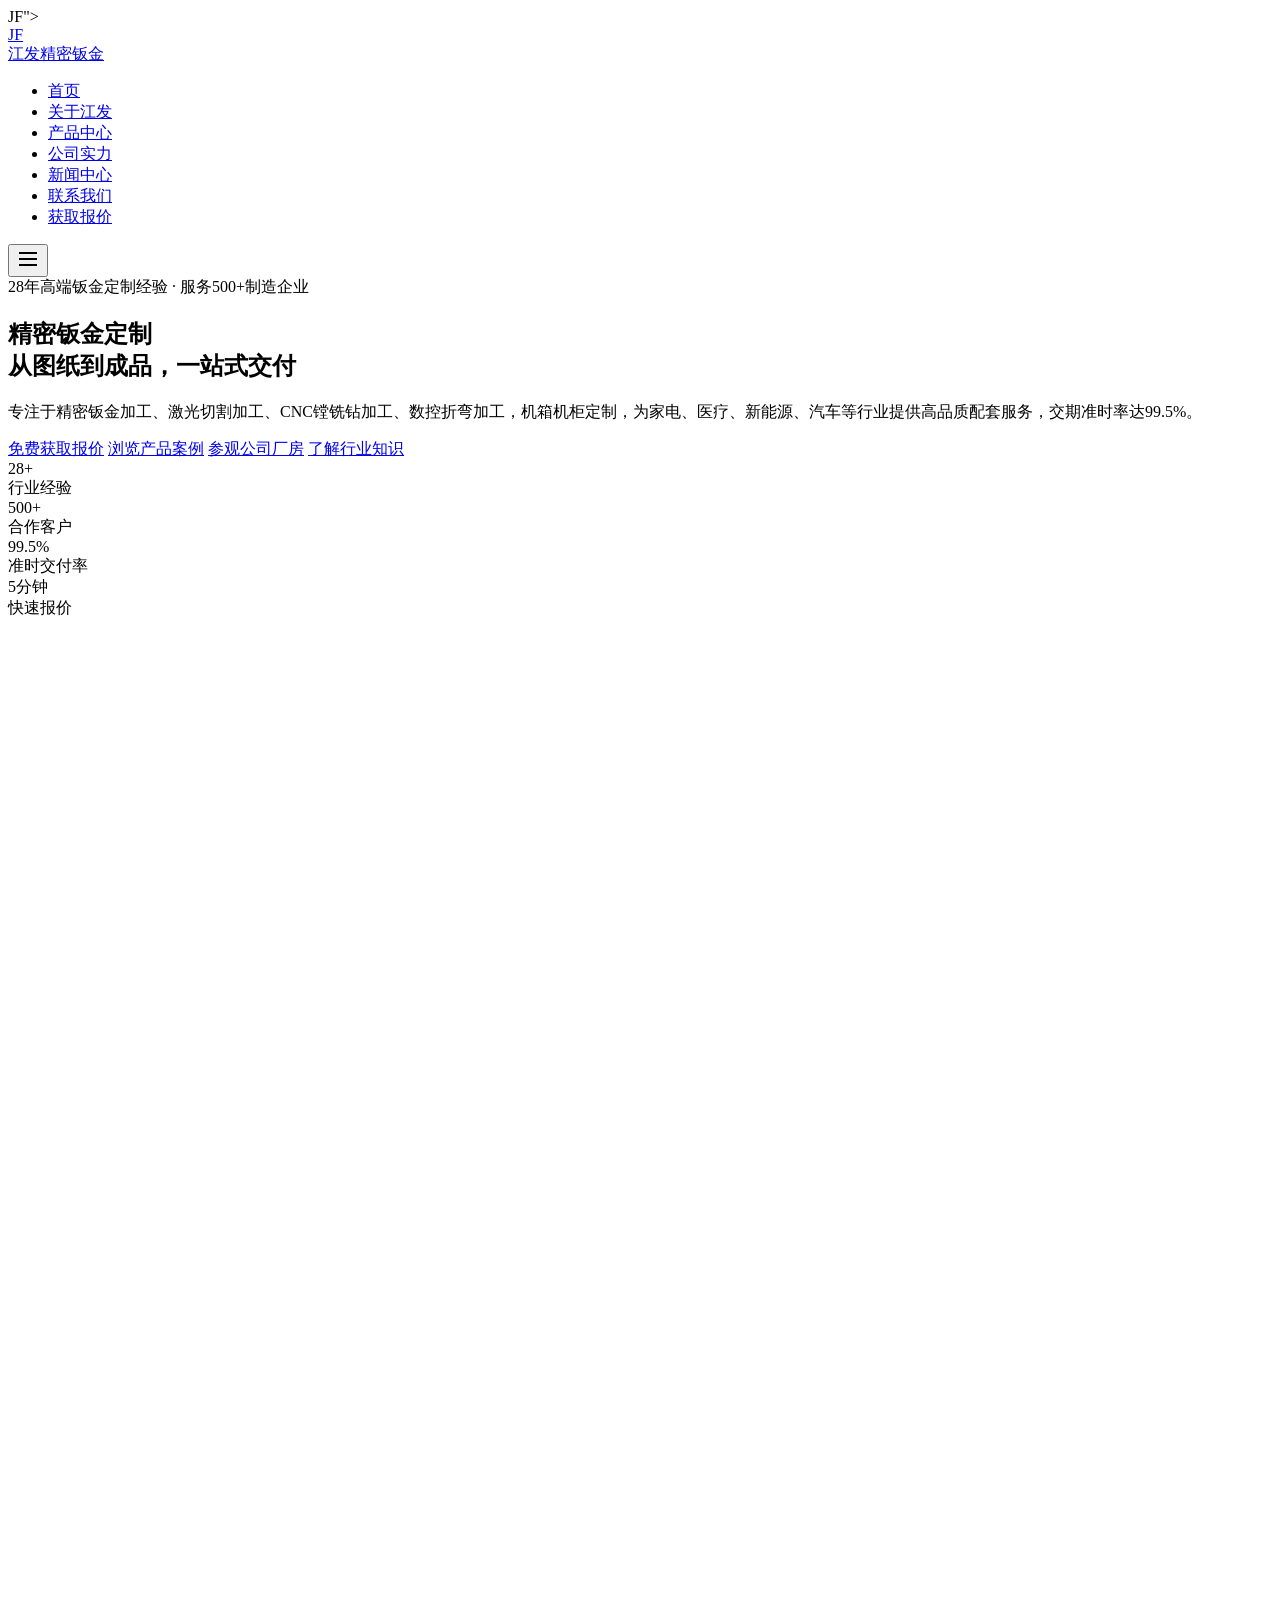
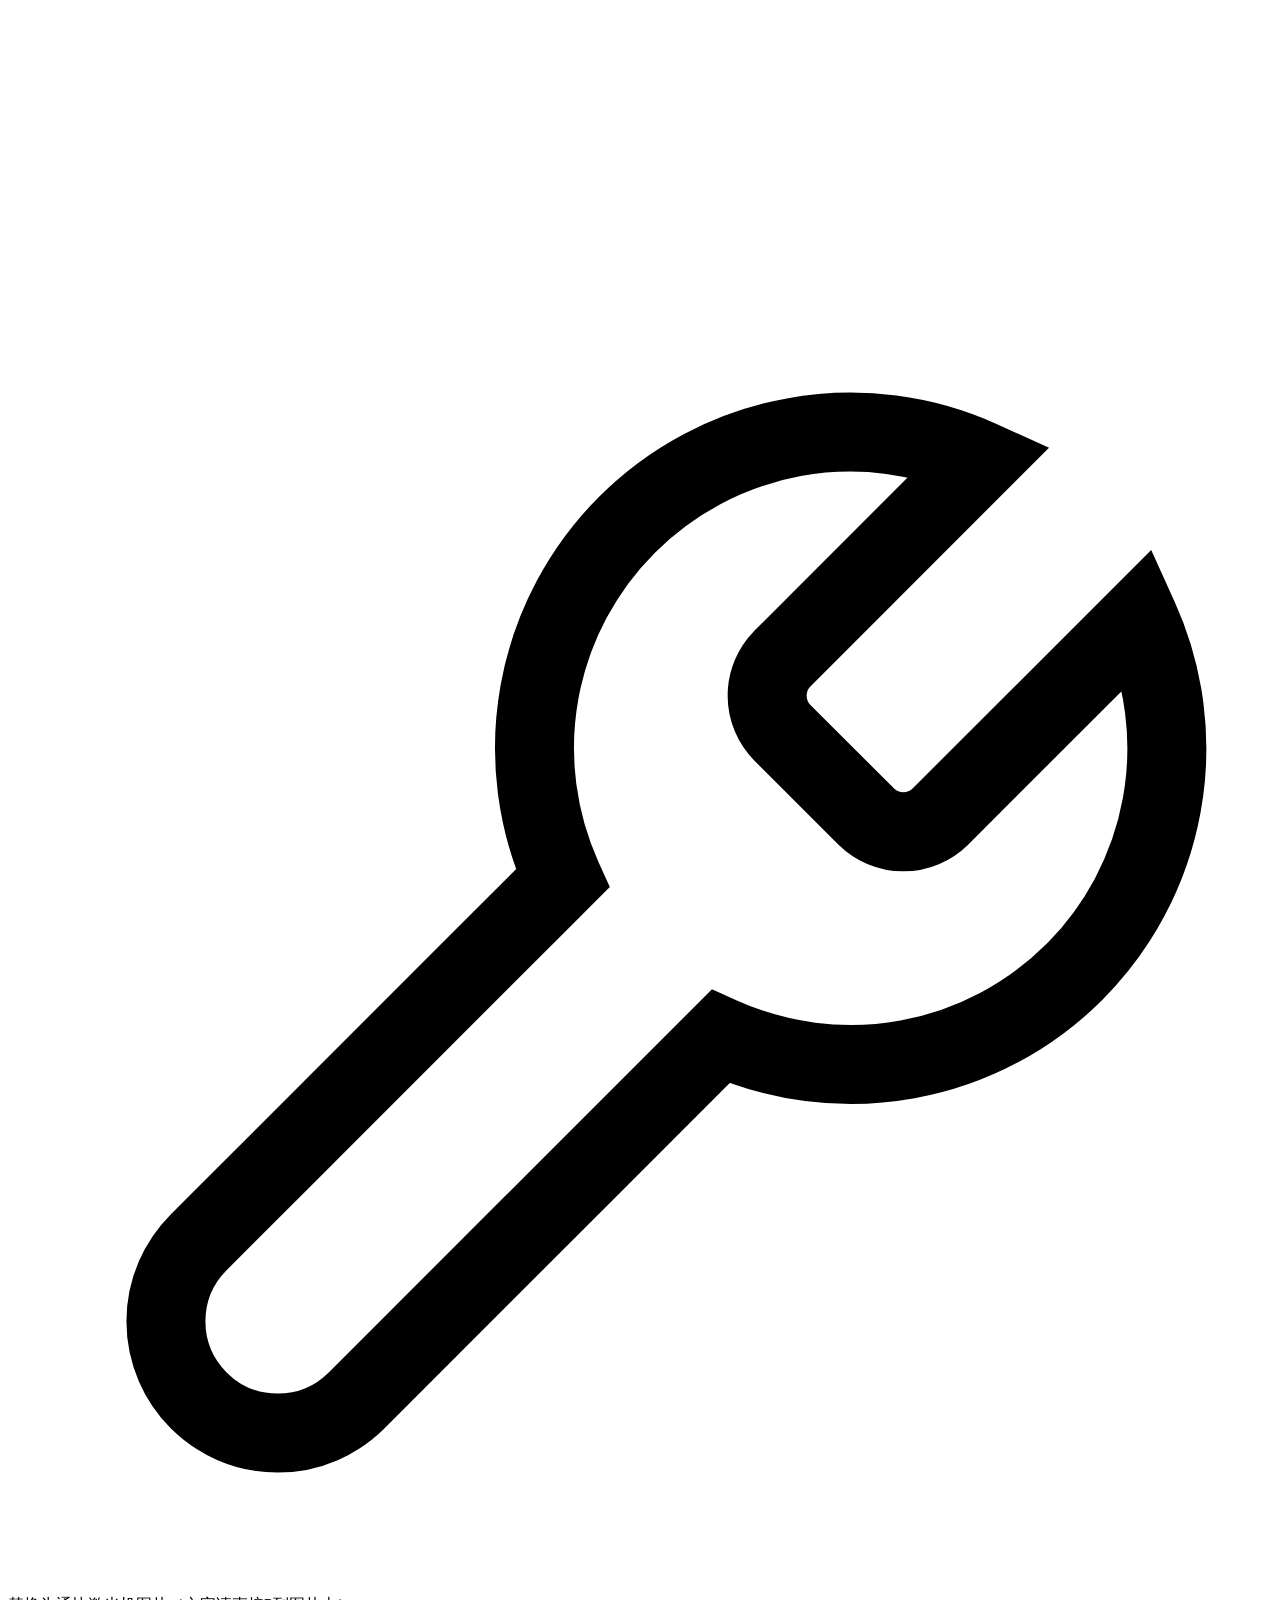
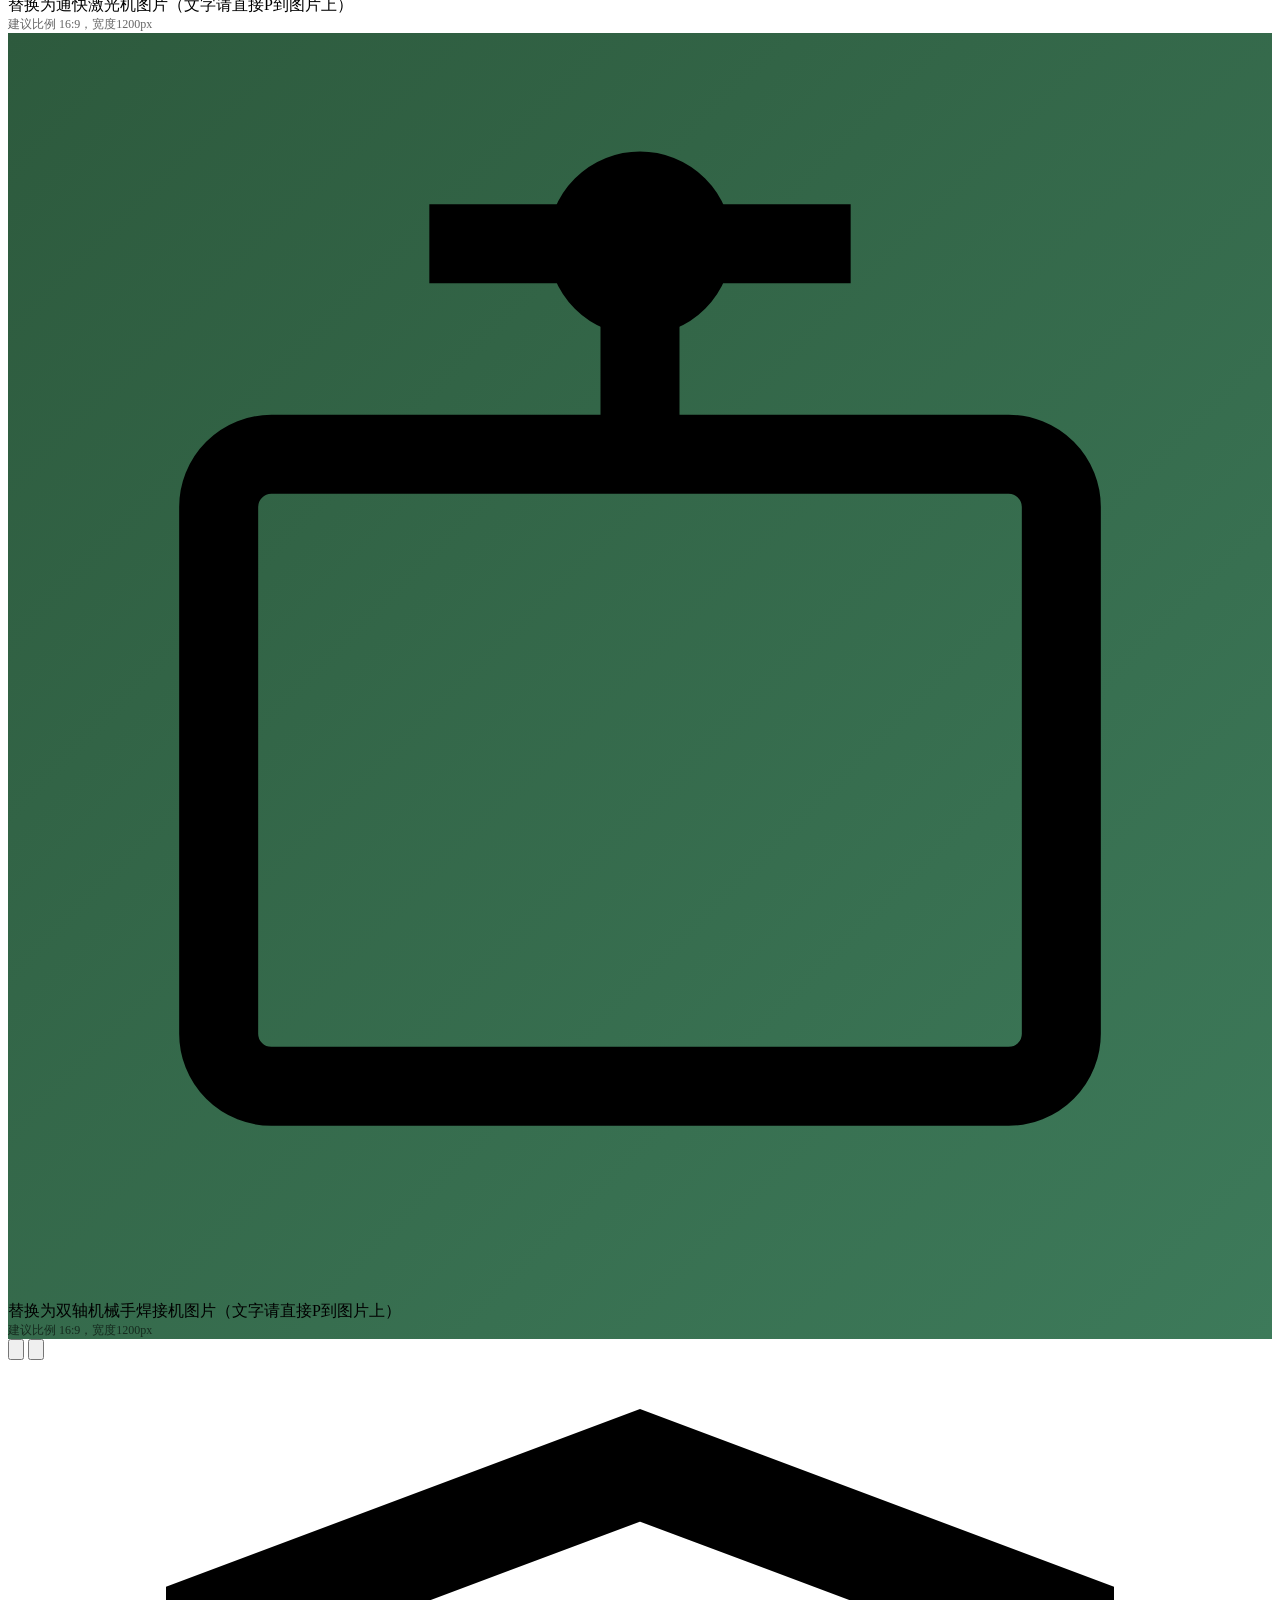
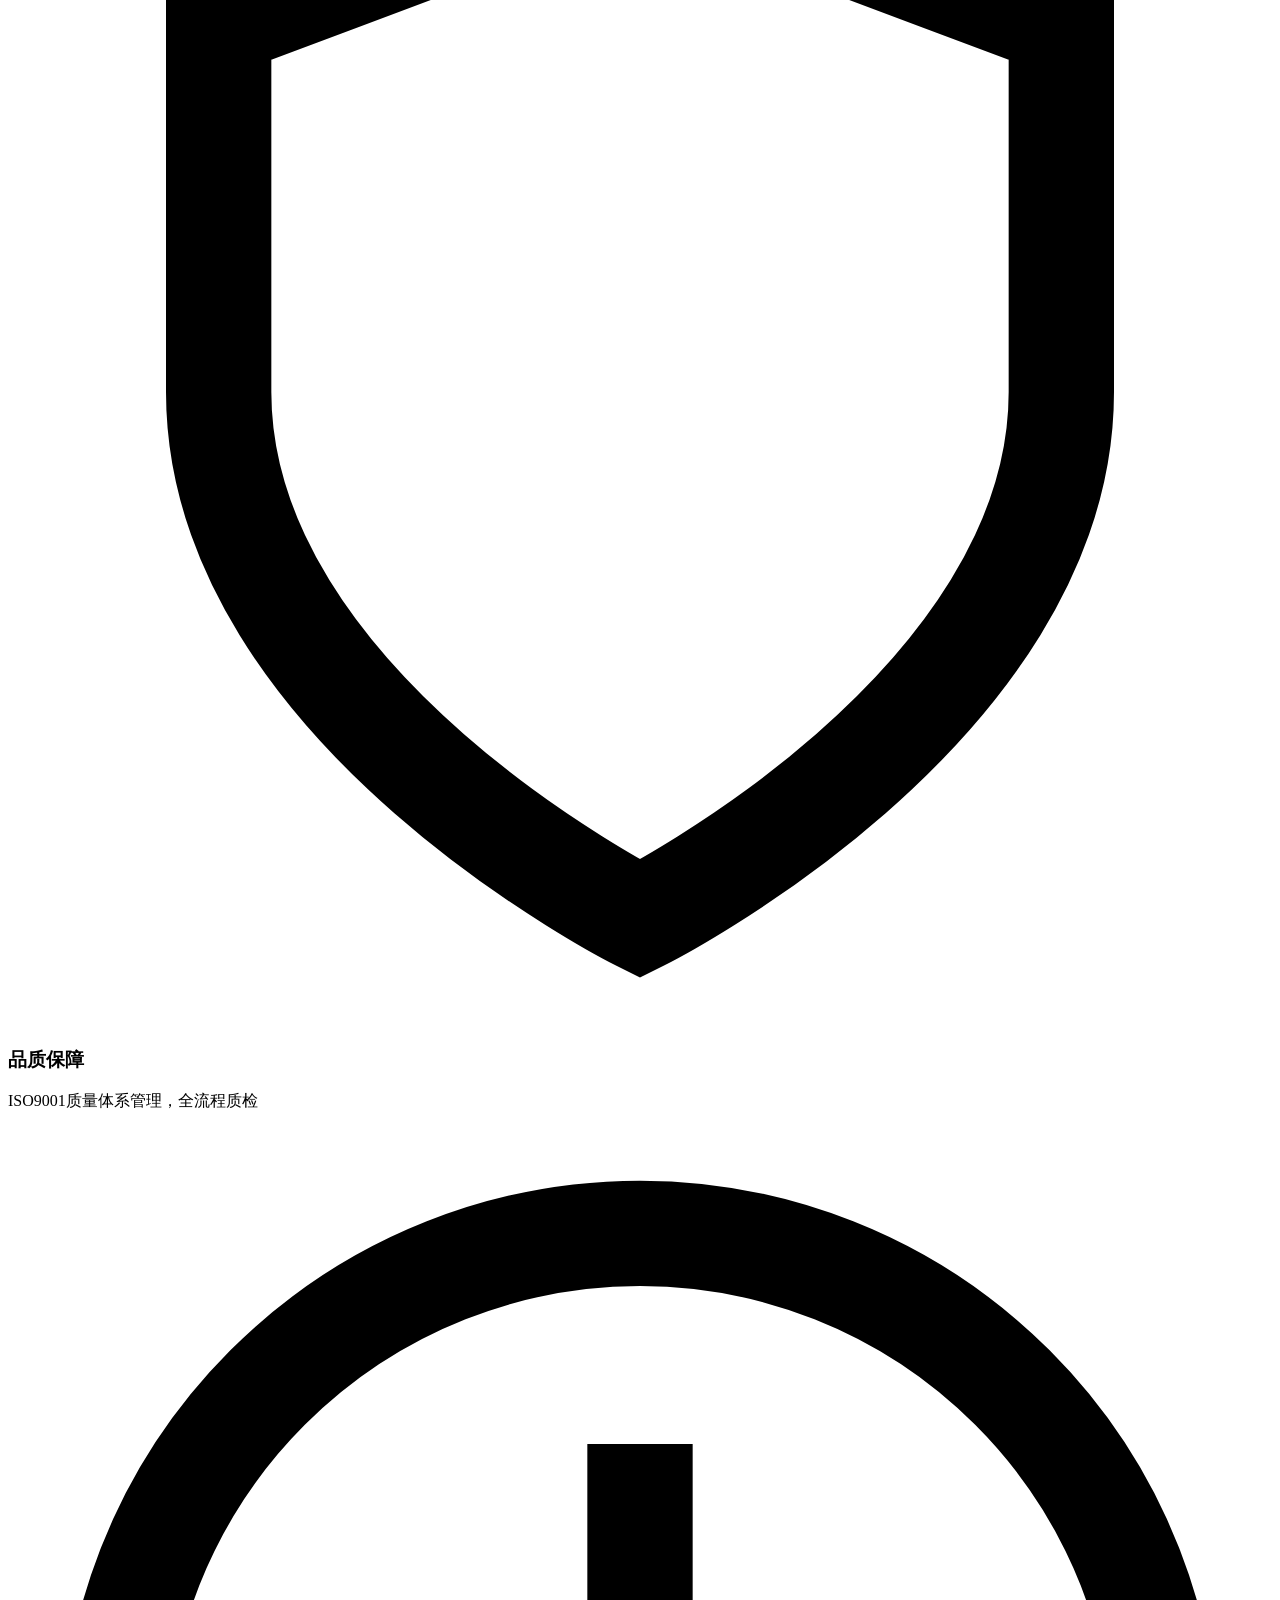
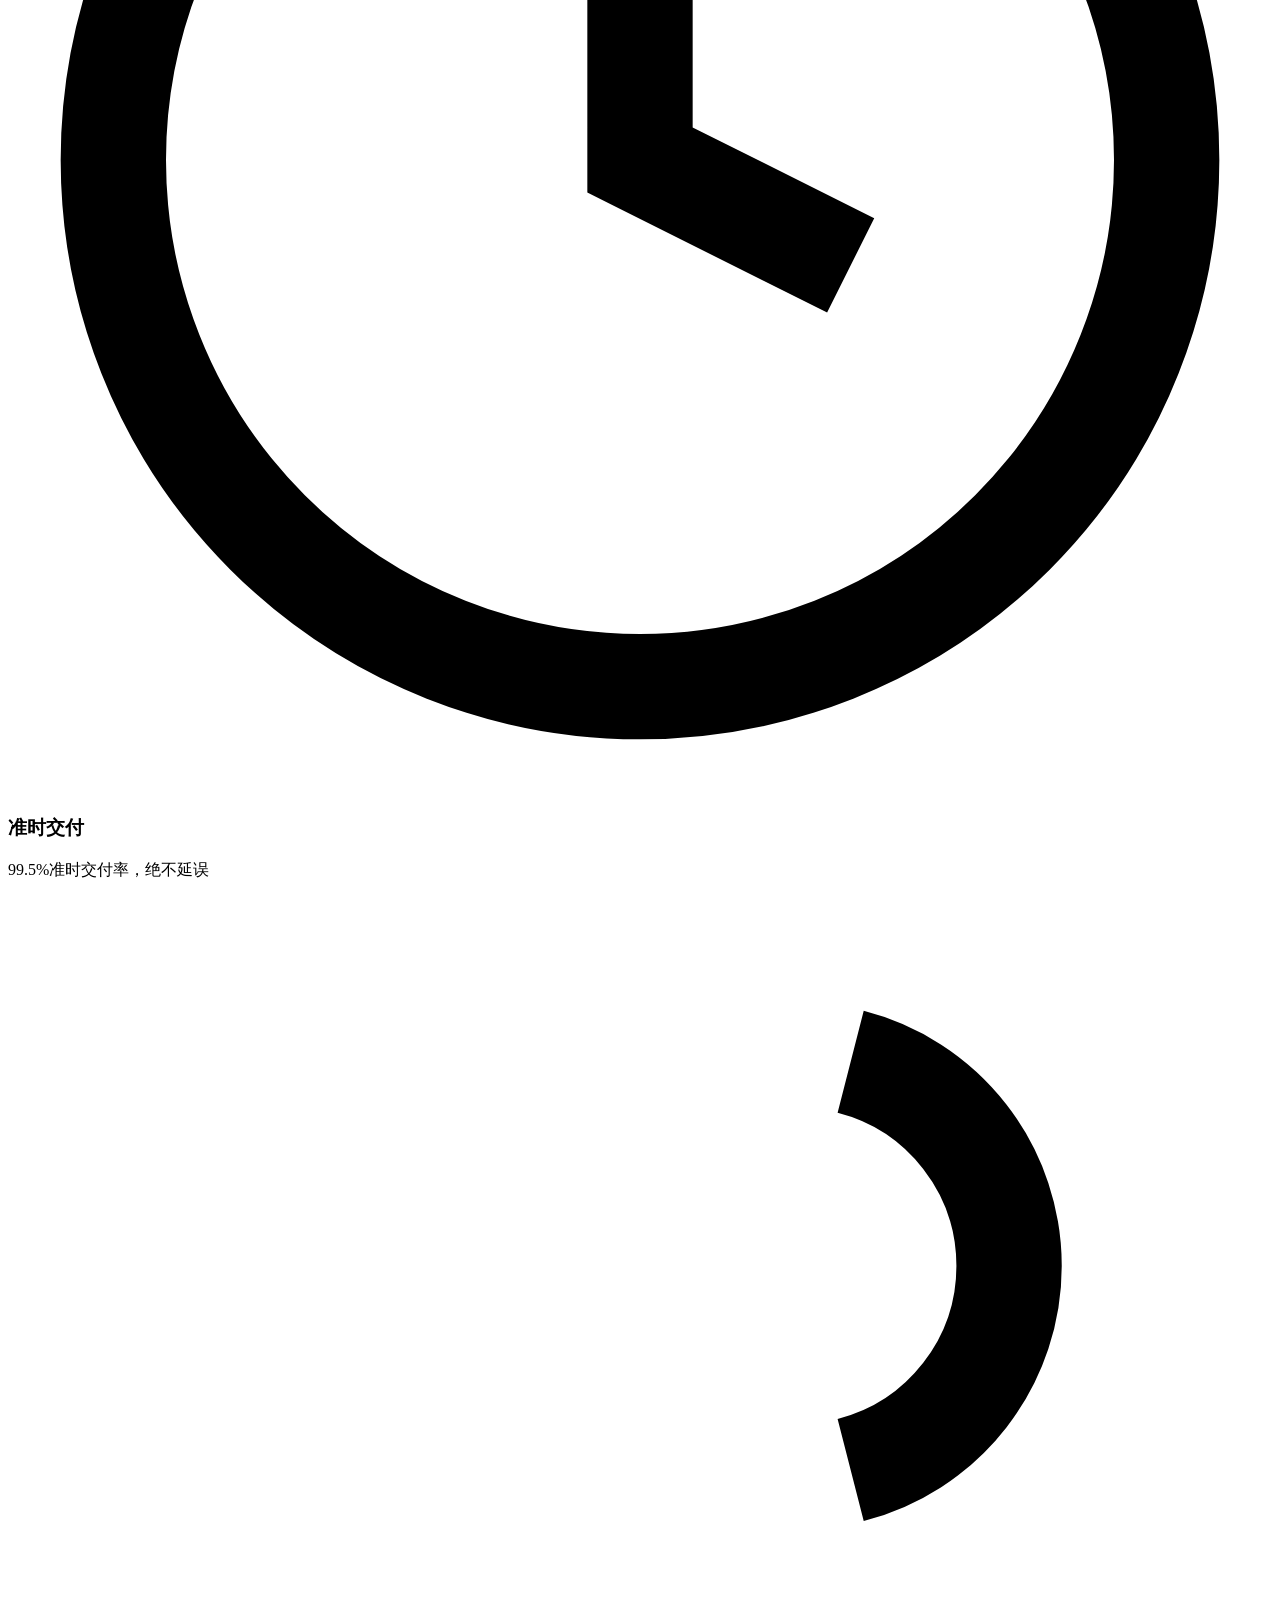
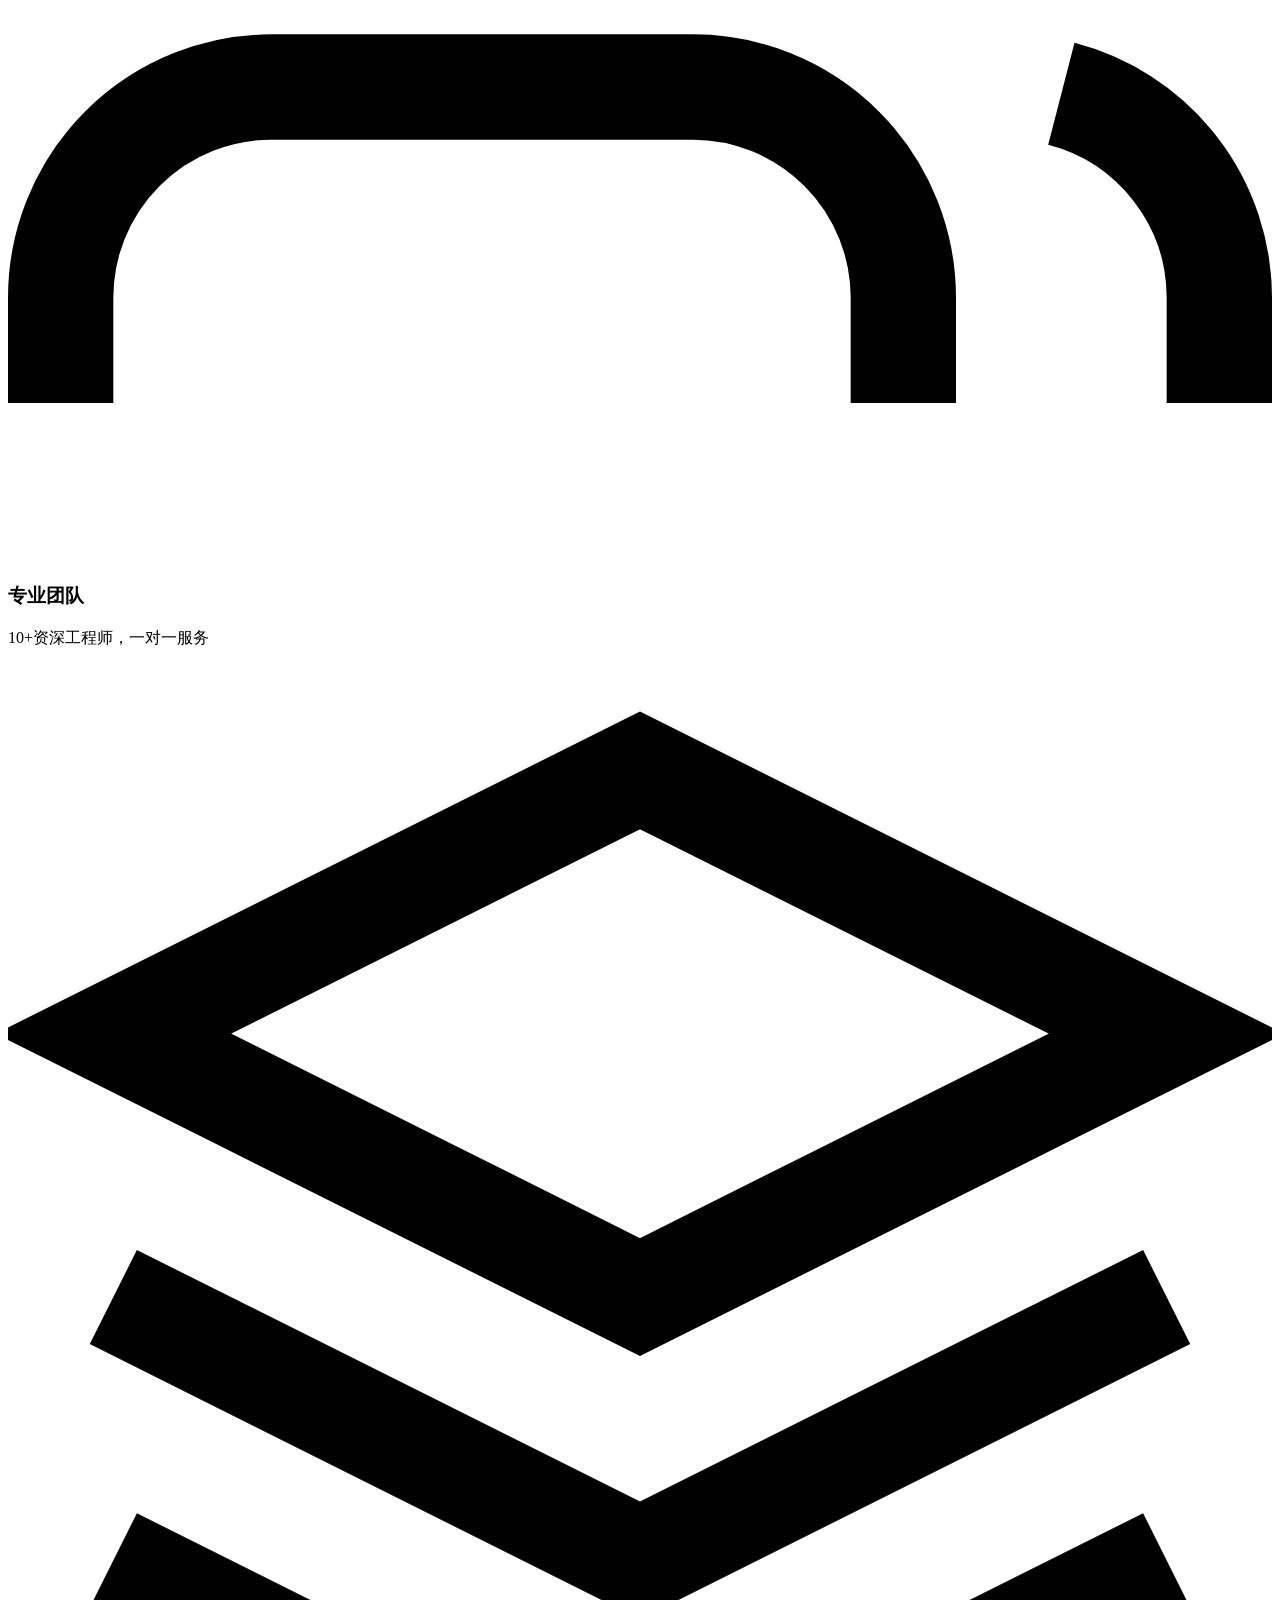
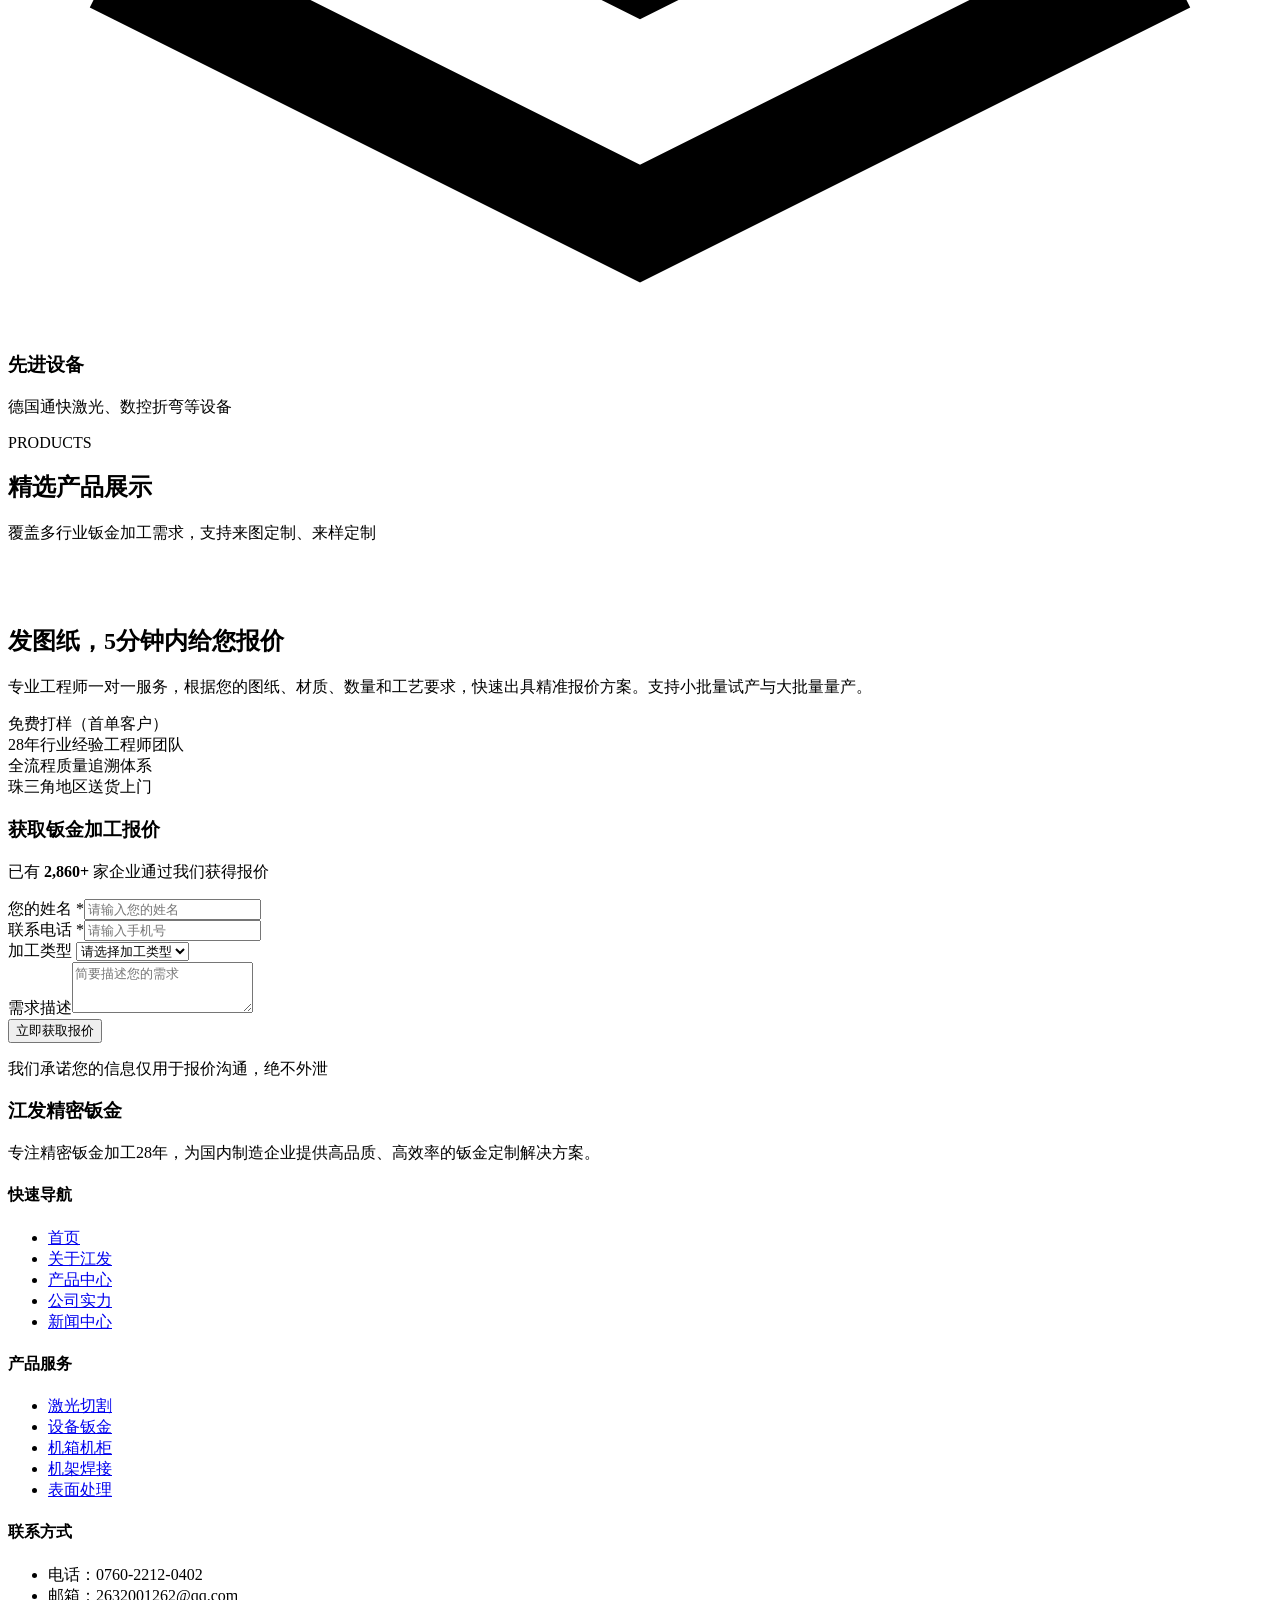
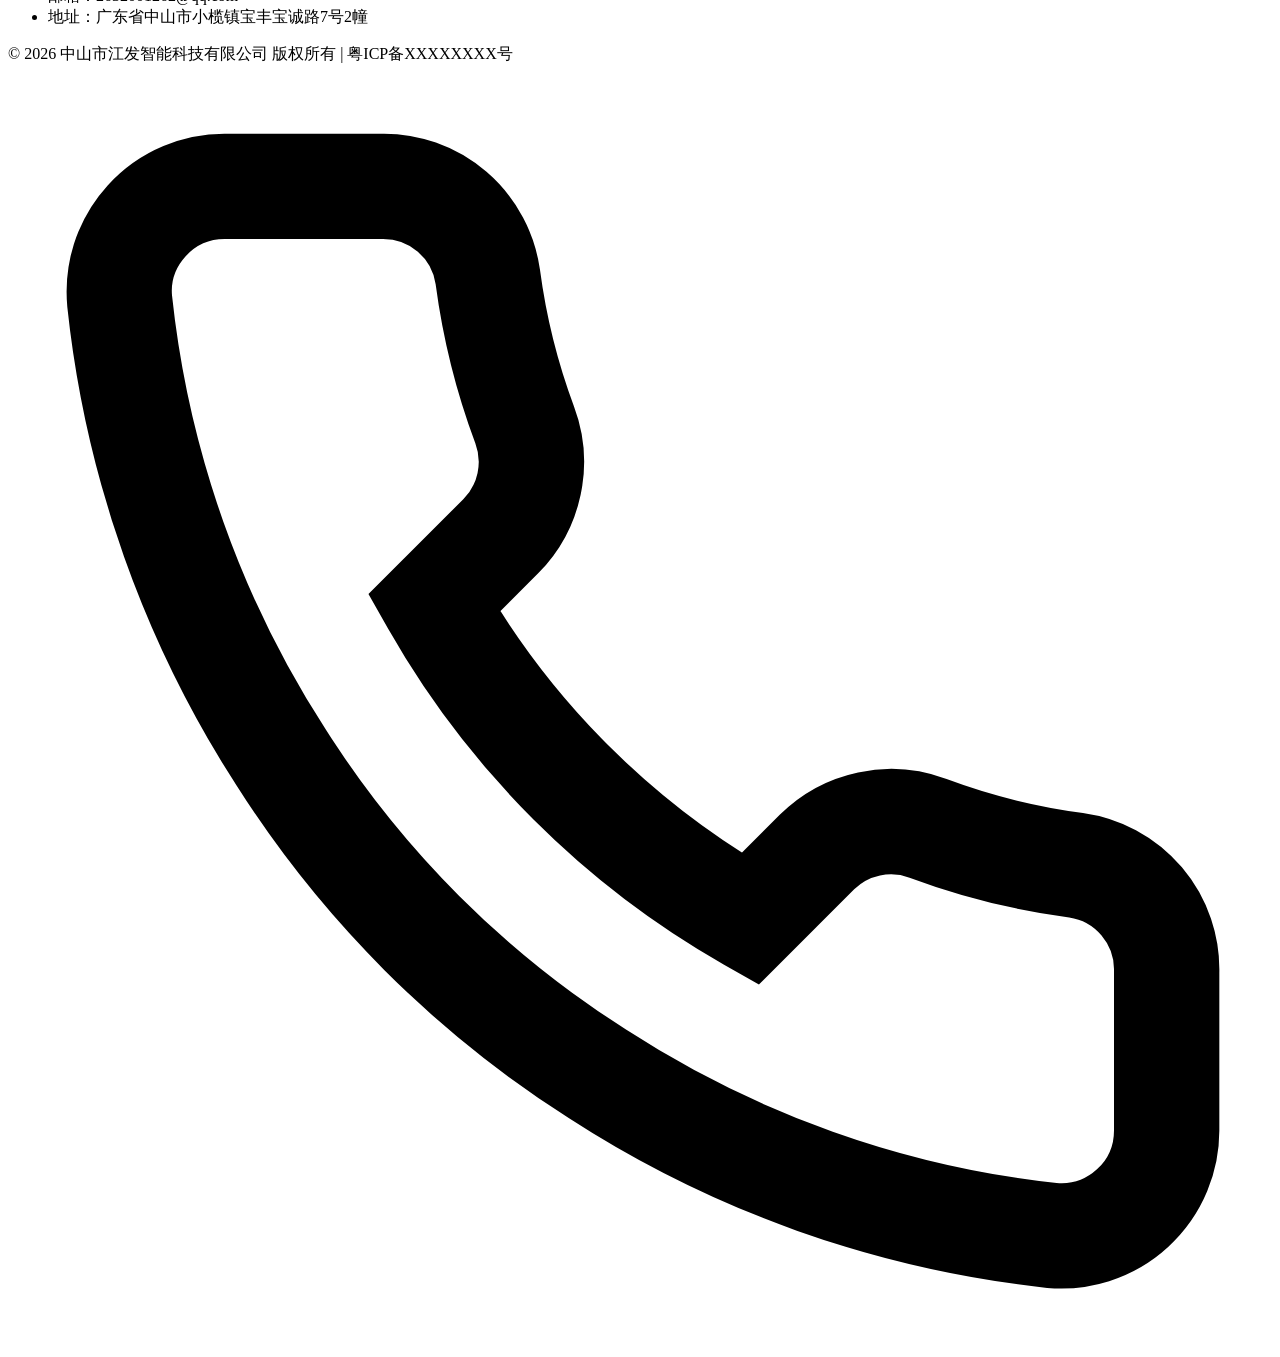
==== index.html @ f3b43d89 "Add files via upload init: 上传官网静态代码" ====
﻿
<!DOCTYPE html>
<html lang="zh-CN">
<head>
<meta charset="UTF-8">
<meta name="viewport" content="width=device-width, initial-scale=1.0">
<title>江发精密钣金 - 高端钣金定制加工专家</title>
<link rel="icon" href="data:image/svg+xml,<svg xmlns='http://www.w3.org/2000/svg' viewBox='0 0 100 100'><rect width='100' height='100' rx='20' fill='%23ff6b35'/><text x='50' y='68' font-size='50' font-weight='bold' text-anchor="middle" fill="white" font-family="sans-serif">JF</text></svg>">
<link rel="stylesheet" href="css/style.css">
</head>
<body>

<!-- 导航栏 -->
<nav class="navbar">
  <div class="container navbar-inner">
    <a href="index.html" class="logo">
      <div class="logo-icon">JF</div>
      <span>江发精密钣金</span>
    </a>
    <ul class="nav-links">
      <li><a href="index.html" class="active">首页</a></li>
      <li><a href="about.html">关于江发</a></li>
      <li><a href="products.html">产品中心</a></li>
      <li><a href="cases.html">公司实力</a></li>
      <li><a href="news.html">新闻中心</a></li>
      <li><a href="contact.html">联系我们</a></li>
      <li><a href="contact.html" class="nav-cta">获取报价</a></li>
    </ul>
    <button class="mobile-menu-btn" onclick="toggleMobileMenu()">
      <svg width="24" height="24" viewBox="0 0 24 24" fill="none" stroke="currentColor" stroke-width="2">
        <line x1="3" y1="6" x2="21" y2="6"/><line x1="3" y1="12" x2="21" y2="12"/><line x1="3" y1="18" x2="21" y2="18"/>
      </svg>
    </button>
  </div>
</nav>

<!-- Hero 主视觉 -->
<section class="hero">
  <div class="container">
    <div class="hero-content">
      <div class="hero-tag" contenteditable="true">28年高端钣金定制经验 · 服务500+制造企业</div>
      <h1 contenteditable="true">精密钣金定制<br><span>从图纸到成品</span>，一站式交付</h1>
      <p contenteditable="true">专注于精密钣金加工、激光切割加工、CNC镗铣钻加工、数控折弯加工，机箱机柜定制，为家电、医疗、新能源、汽车等行业提供高品质配套服务，交期准时率达99.5%。</p>
      <div class="hero-buttons">
        <a href="contact.html" class="btn-primary">免费获取报价</a>
        <a href="products.html" class="btn-outline">浏览产品案例</a>
        <a href="cases.html" class="btn-outline">参观公司厂房</a>
        <a href="news.html" class="btn-outline">了解行业知识</a>
      </div>
      <div class="hero-stats">
        <div><div class="stat-num">28+</div><div class="stat-label">行业经验</div></div>
        <div><div class="stat-num">500+</div><div class="stat-label">合作客户</div></div>
        <div><div class="stat-num">99.5%</div><div class="stat-label">准时交付率</div></div>
        <div><div class="stat-num">5分钟</div><div class="stat-label">快速报价</div></div>
      </div>
    </div>
  </div>
  <svg class="hero-deco" viewBox="0 0 200 200" fill="none">
    <circle cx="100" cy="100" r="80" stroke="white" stroke-width="1"/>
    <circle cx="100" cy="100" r="60" stroke="white" stroke-width="1"/>
    <circle cx="100" cy="100" r="40" stroke="white" stroke-width="1"/>
    <line x1="100" y1="20" x2="100" y2="180" stroke="white" stroke-width="1"/>
    <line x1="20" y1="100" x2="180" y2="100" stroke="white" stroke-width="1"/>
  </svg>
</section>

<!-- 设备轮播图 -->
<section style="padding: 40px 0 0;">
  <div class="container">
    <div class="equipment-slider" id="equipmentSlider">
      <div class="slider-track">
        <div class="slider-slide">
          <div class="slide-img">
            <svg viewBox="0 0 24 24" fill="none" stroke="currentColor" stroke-width="1.5">
              <path d="M14.7 6.3a1 1 0 0 0 0 1.4l1.6 1.6a1 1 0 0 0 1.4 0l3.77-3.77a6 6 0 0 1-7.94 7.94l-6.91 6.91a2.12 2.12 0 0 1-3-3l6.91-6.91a6 6 0 0 1 7.94-7.94l-3.76 3.76z"/>
            </svg>
            <div class="img-hint">替换为通快激光机图片（文字请直接P到图片上）</div>
            <div style="font-size:12px; opacity:0.6;">建议比例 16:9，宽度1200px</div>
          </div>
        </div>
        <div class="slider-slide">
          <div class="slide-img" style="background: linear-gradient(135deg, #2d5a3d, #3d7a5a);">
            <svg viewBox="0 0 24 24" fill="none" stroke="currentColor" stroke-width="1.5">
              <rect x="4" y="8" width="16" height="12" rx="1"/>
              <path d="M12 8V4M8 4h8"/>
              <circle cx="12" cy="4" r="1"/>
            </svg>
            <div class="img-hint">替换为双轴机械手焊接机图片（文字请直接P到图片上）</div>
            <div style="font-size:12px; opacity:0.6;">建议比例 16:9，宽度1200px</div>
          </div>
        </div>
      </div>
      <button class="slider-btn prev" onclick="moveSlide(-1)">
        <svg viewBox="0 0 24 24" fill="none" stroke="currentColor" stroke-width="2"><polyline points="15 18 9 12 15 6"/></svg>
      </button>
      <button class="slider-btn next" onclick="moveSlide(1)">
        <svg viewBox="0 0 24 24" fill="none" stroke="currentColor" stroke-width="2"><polyline points="9 18 15 12 9 6"/></svg>
      </button>
      <div class="slider-dots">
        <span class="slider-dot active" onclick="goToSlide(0)"></span>
        <span class="slider-dot" onclick="goToSlide(1)"></span>
      </div>
    </div>
  </div>
</section>

<!-- 核心优势 -->
<section class="advantages">
  <div class="container">
    <div class="adv-grid">
      <div class="adv-item">
        <div class="adv-icon"><svg viewBox="0 0 24 24" fill="none" stroke="currentColor" stroke-width="2"><path d="M12 22s8-4 8-10V5l-8-3-8 3v7c0 6 8 10 8 10z"/></svg></div>
        <h3 contenteditable="true">品质保障</h3>
        <p contenteditable="true">ISO9001质量体系管理，全流程质检</p>
      </div>
      <div class="adv-item">
        <div class="adv-icon"><svg viewBox="0 0 24 24" fill="none" stroke="currentColor" stroke-width="2"><circle cx="12" cy="12" r="10"/><path d="M12 6v6l4 2"/></svg></div>
        <h3 contenteditable="true">准时交付</h3>
        <p contenteditable="true">99.5%准时交付率，绝不延误</p>
      </div>
      <div class="adv-item">
        <div class="adv-icon"><svg viewBox="0 0 24 24" fill="none" stroke="currentColor" stroke-width="2"><path d="M17 21v-2a4 4 0 00-4-4H5a4 4 0 00-4 4v2M23 21v-2a4 4 0 00-3-3.87M16 3.13a4 4 0 010 7.75"/></svg></div>
        <h3 contenteditable="true">专业团队</h3>
        <p contenteditable="true">10+资深工程师，一对一服务</p>
      </div>
      <div class="adv-item">
        <div class="adv-icon"><svg viewBox="0 0 24 24" fill="none" stroke="currentColor" stroke-width="2"><path d="M12 2L2 7l10 5 10-5-10-5z"/><path d="M2 17l10 5 10-5M2 12l10 5 10-5"/></svg></div>
        <h3 contenteditable="true">先进设备</h3>
        <p contenteditable="true">德国通快激光、数控折弯等设备</p>
      </div>
    </div>
  </div>
</section>

<!-- 精选产品 -->
<section class="section">
  <div class="container">
    <div class="section-header">
      <div class="tag">PRODUCTS</div>
      <h2>精选产品展示</h2>
      <p>覆盖多行业钣金加工需求，支持来图定制、来样定制</p>
    </div>
    <div class="product-grid" id="homeProductGrid"></div>
    <div style="text-align:center;margin-top:40px;">
      <a href="products.html" class="btn-primary" style="color:white;">查看全部产品</a>
    </div>
  </div>
</section>

<!-- 报价CTA -->
<section class="quote-cta">
  <div class="container">
    <div class="quote-inner">
      <div class="quote-text">
        <h2 contenteditable="true">发图纸，5分钟内给您报价</h2>
        <p contenteditable="true">专业工程师一对一服务，根据您的图纸、材质、数量和工艺要求，快速出具精准报价方案。支持小批量试产与大批量量产。</p>
        <div class="quote-features">
          <div class="quote-feature"><span class="dot"></span> 免费打样（首单客户）</div>
          <div class="quote-feature"><span class="dot"></span> 28年行业经验工程师团队</div>
          <div class="quote-feature"><span class="dot"></span> 全流程质量追溯体系</div>
          <div class="quote-feature"><span class="dot"></span> 珠三角地区送货上门</div>
        </div>
      </div>
      <div class="quote-form">
        <h3>获取钣金加工报价</h3>
        <p class="sub">已有 <strong style="color:var(--accent)">2,860+</strong> 家企业通过我们获得报价</p>
        <form onsubmit="submitQuote(event)">
          <div class="form-group"><label>您的姓名 *</label><input type="text" placeholder="请输入您的姓名" required></div>
          <div class="form-group"><label>联系电话 *</label><input type="tel" placeholder="请输入手机号" required pattern="[0-9]{11}"></div>
          <div class="form-group"><label>加工类型</label>
            <select><option>请选择加工类型</option><option>激光切割</option><option>设备钣金</option><option>机箱机柜</option><option>机架焊接</option><option>CNC加工</option><option>表面处理</option></select>
          </div>
          <div class="form-group"><label>需求描述</label><textarea rows="3" placeholder="简要描述您的需求"></textarea></div>
          <button type="submit" class="form-submit">立即获取报价</button>
          <p class="form-note">我们承诺您的信息仅用于报价沟通，绝不外泄</p>
        </form>
      </div>
    </div>
  </div>
</section>

<!-- 页脚 -->
<footer class="footer">
  <div class="container">
    <div class="footer-inner">
      <div class="footer-brand">
        <h3>江发精密钣金</h3>
        <p>专注精密钣金加工28年，为国内制造企业提供高品质、高效率的钣金定制解决方案。</p>
      </div>
      <div class="footer-col">
        <h4>快速导航</h4>
        <ul>
          <li><a href="index.html">首页</a></li>
          <li><a href="about.html">关于江发</a></li>
          <li><a href="products.html">产品中心</a></li>
          <li><a href="cases.html">公司实力</a></li>
          <li><a href="news.html">新闻中心</a></li>
        </ul>
      </div>
      <div class="footer-col">
        <h4>产品服务</h4>
        <ul>
          <li><a href="products.html">激光切割</a></li>
          <li><a href="products.html">设备钣金</a></li>
          <li><a href="products.html">机箱机柜</a></li>
          <li><a href="products.html">机架焊接</a></li>
          <li><a href="products.html">表面处理</a></li>
        </ul>
      </div>
      <div class="footer-col">
        <h4>联系方式</h4>
        <ul>
          <li>电话：0760-2212-0402</li>
          <li>邮箱：2632001262@qq.com</li>
          <li>地址：广东省中山市小榄镇宝丰宝诚路7号2幢</li>
        </ul>
      </div>
    </div>
    <div class="footer-bottom">
      <p>© 2026 中山市江发智能科技有限公司 版权所有 | 粤ICP备XXXXXXXX号</p>
    </div>
  </div>
</footer>

<!-- 浮动电话 -->
<div class="float-btn">
  <div class="float-phone" onclick="showToast('拨打电话：0760-2212-0402')">
    <svg viewBox="0 0 24 24" fill="none" stroke="currentColor" stroke-width="2"><path d="M22 16.92v3a2 2 0 01-2.18 2 19.79 19.79 0 01-8.63-3.07 19.5 19.5 0 01-6-6 19.79 19.79 0 01-3.07-8.67A2 2 0 014.11 2h3a2 2 0 012 1.72c.127.96.361 1.903.7 2.81a2 2 0 01-.45 2.11L8.09 9.91a16 16 0 006 6l1.27-1.27a2 2 0 012.11-.45c.907.339 1.85.573 2.81.7A2 2 0 0122 16.92z"/></svg>
  </div>
</div>

<script src="js/main.js"></script>
<script>
  // 首页只显示前9个精选产品
  document.addEventListener('DOMContentLoaded', function() {
    const container = document.getElementById('homeProductGrid');
    const list = PRODUCTS.slice(0, 9);
    container.innerHTML = list.map((p, i) => `
      <div class="product-card" onclick="location.href='product-detail.html?id=${i}'">
        <div class="product-img">
          ${p.tag ? '<span class="product-tag">' + p.tag + '</span>' : ''}
          <svg viewBox="0 0 24 24" fill="none" stroke="currentColor" stroke-width="1.5">
            <rect x="3" y="3" width="18" height="18" rx="2"/>
            <path d="M3 9h18M9 21V9"/>
          </svg>
        </div>
        <div class="product-info">
          <h3>${p.name}</h3>
          <p>${p.desc}</p>
        </div>
      </div>
    `).join('');
  });
</script>
</body>
</html>
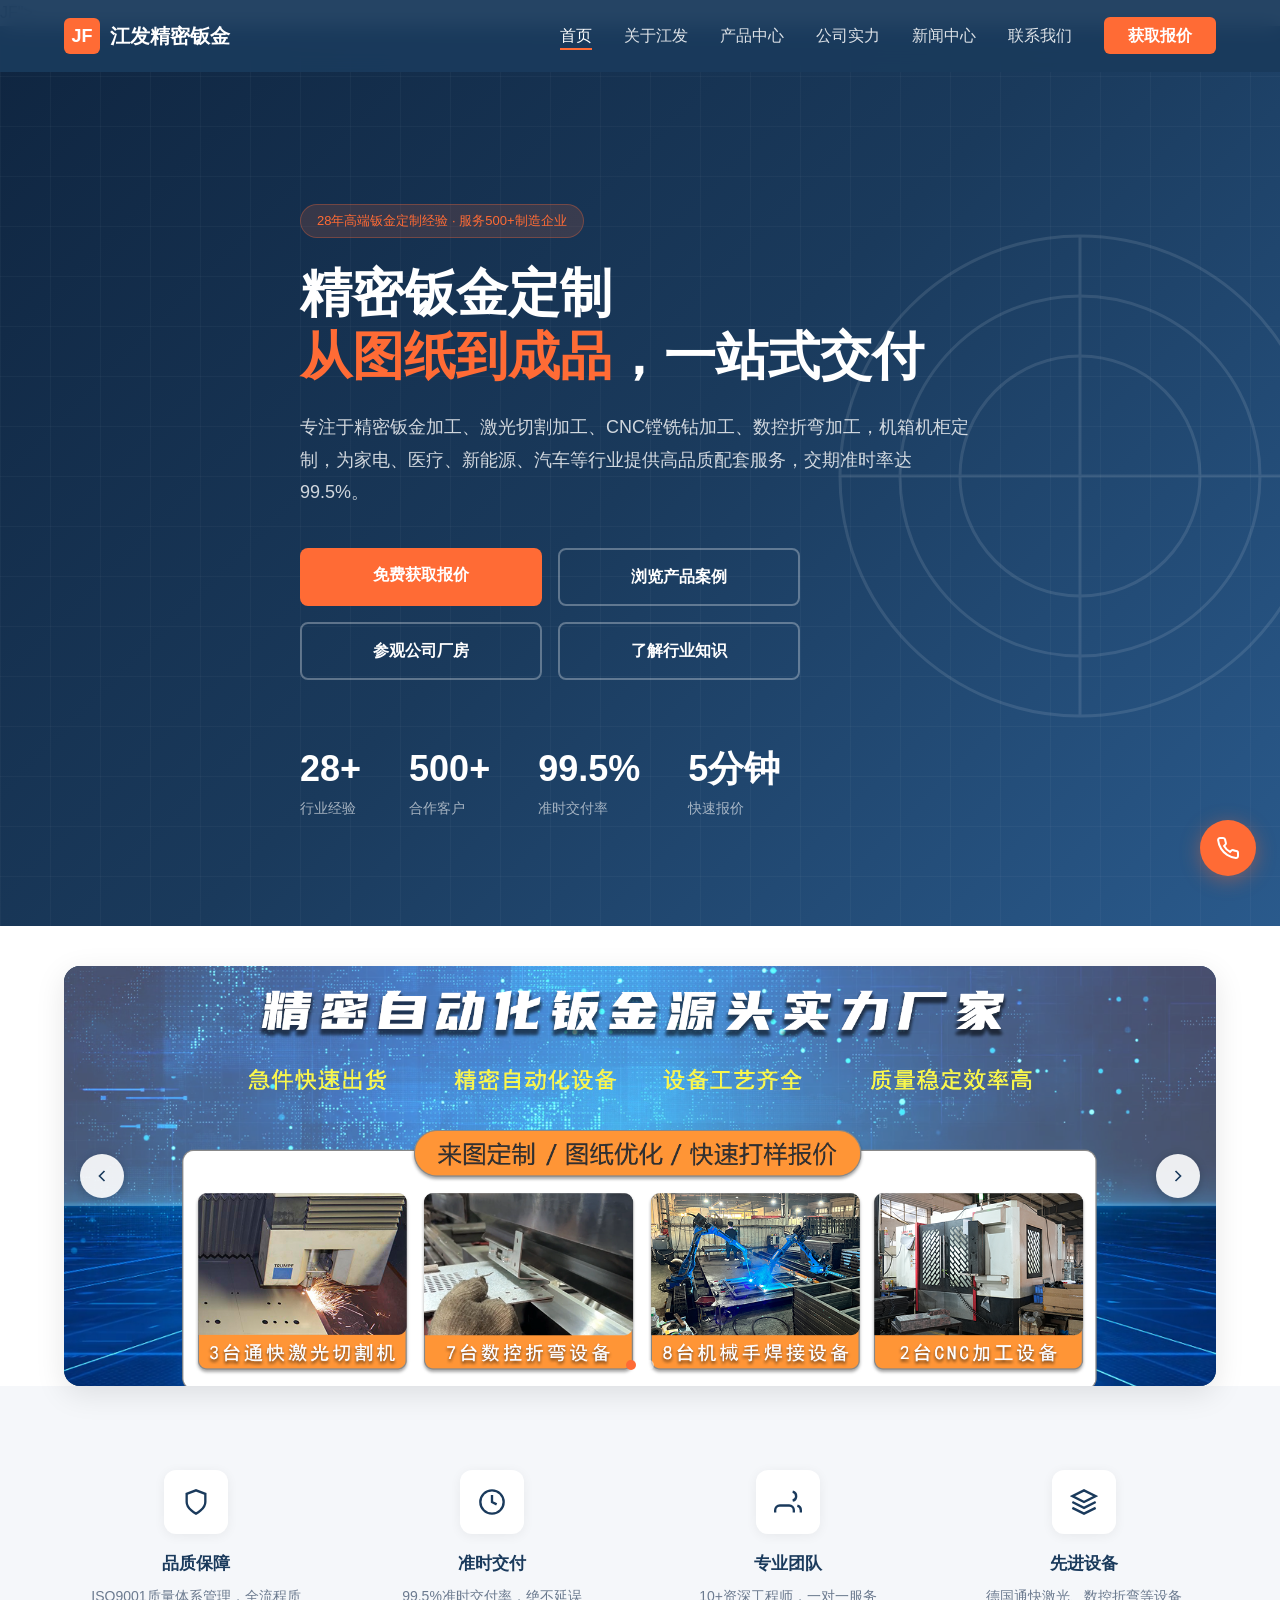
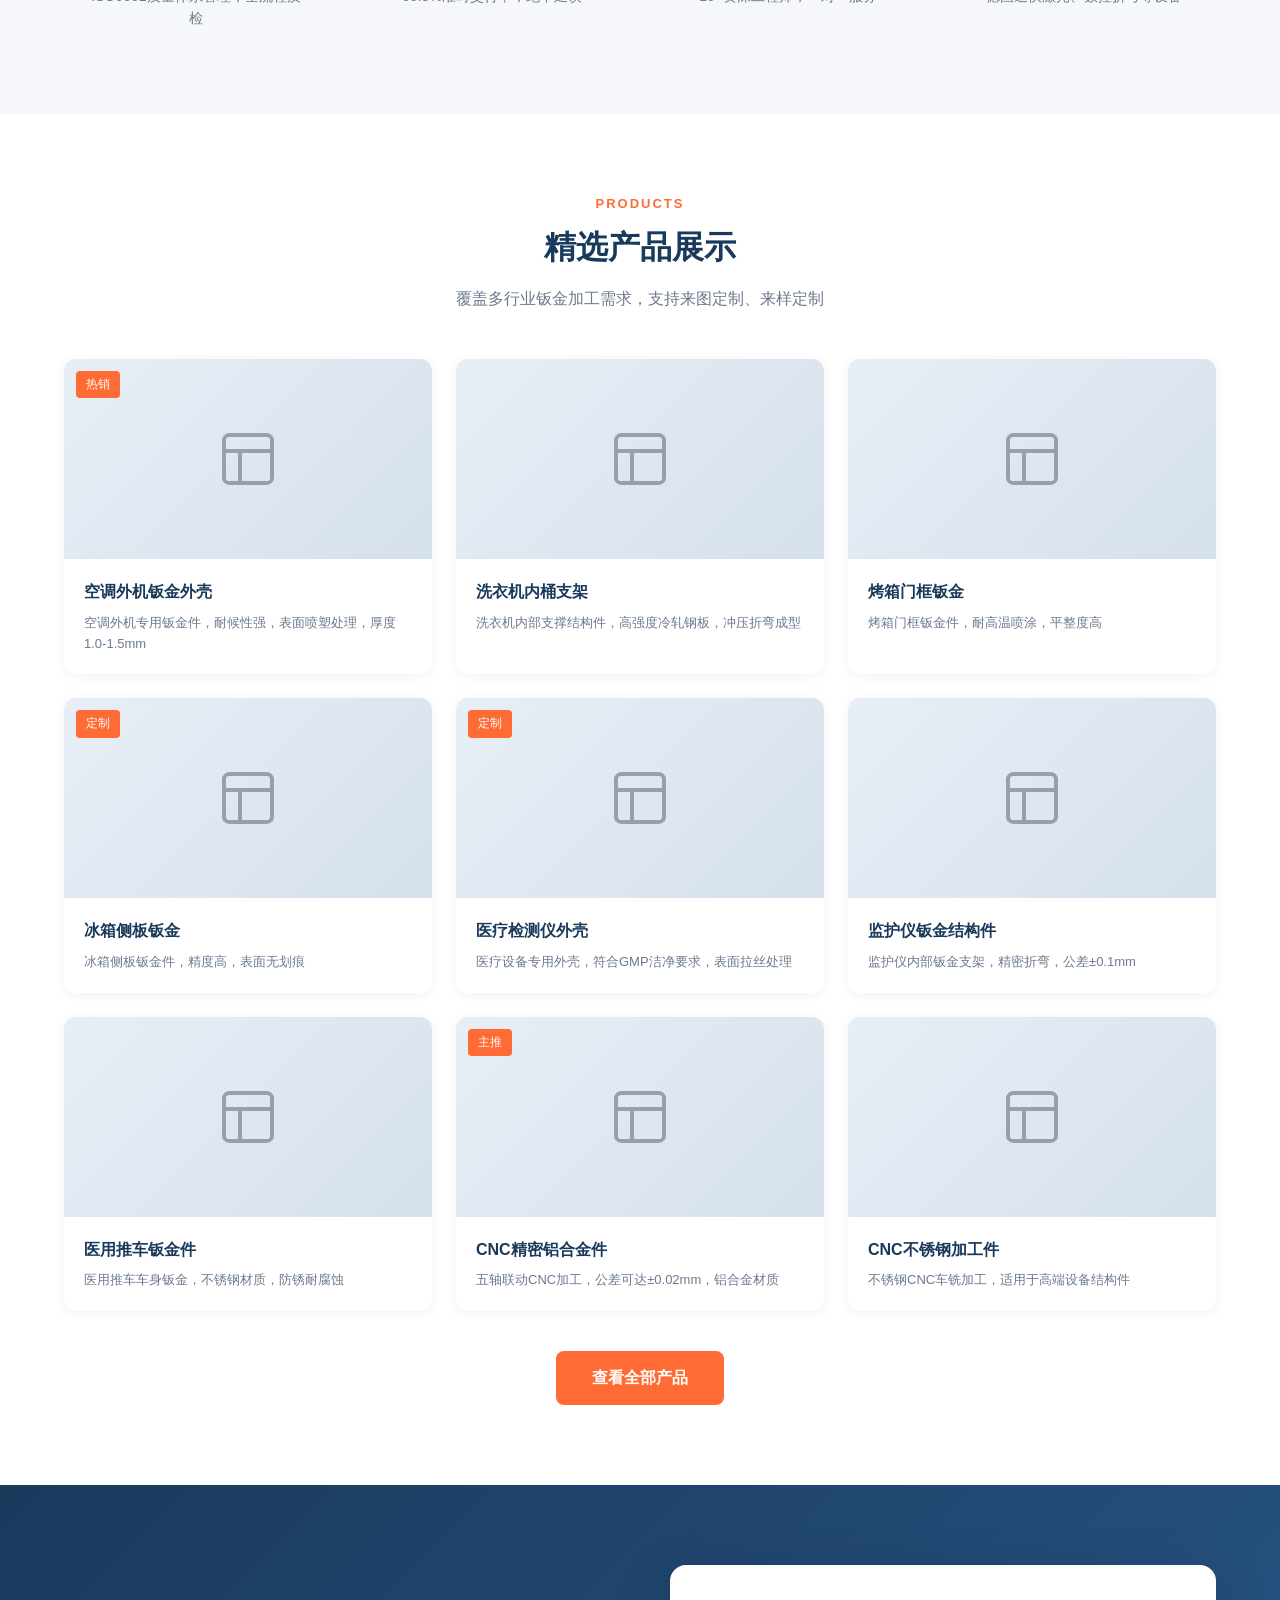
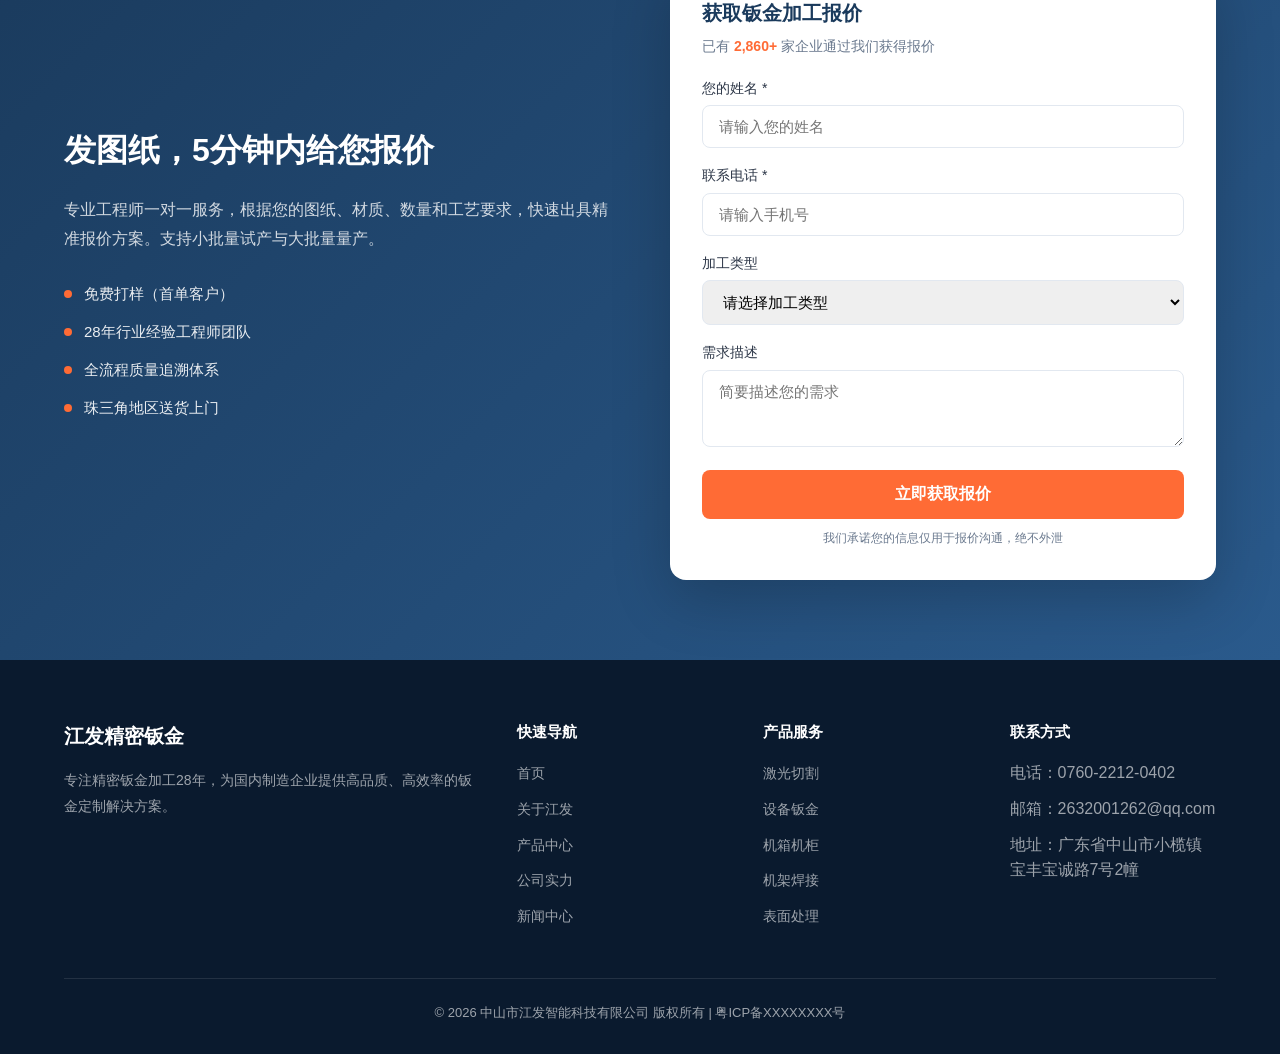
==== commit 4ac97b48: "Add files via upload 更新项目文件" ====
--- a/index.html
+++ b/index.html
@@ -69,24 +69,16 @@
   <div class="container">
     <div class="equipment-slider" id="equipmentSlider">
       <div class="slider-track">
+        <!-- 第一张：通快激光机 -->
         <div class="slider-slide">
           <div class="slide-img">
-            <svg viewBox="0 0 24 24" fill="none" stroke="currentColor" stroke-width="1.5">
-              <path d="M14.7 6.3a1 1 0 0 0 0 1.4l1.6 1.6a1 1 0 0 0 1.4 0l3.77-3.77a6 6 0 0 1-7.94 7.94l-6.91 6.91a2.12 2.12 0 0 1-3-3l6.91-6.91a6 6 0 0 1 7.94-7.94l-3.76 3.76z"/>
-            </svg>
-            <div class="img-hint">替换为通快激光机图片（文字请直接P到图片上）</div>
-            <div style="font-size:12px; opacity:0.6;">建议比例 16:9，宽度1200px</div>
+            <img src="images/1-2.png" alt="通快激光机" style="width:100%; max-width:1200px; height:auto; display:block; margin:0 auto; border-radius:8px;">
           </div>
         </div>
+        <!-- 第二张：双轴机械手焊接机 -->
         <div class="slider-slide">
-          <div class="slide-img" style="background: linear-gradient(135deg, #2d5a3d, #3d7a5a);">
-            <svg viewBox="0 0 24 24" fill="none" stroke="currentColor" stroke-width="1.5">
-              <rect x="4" y="8" width="16" height="12" rx="1"/>
-              <path d="M12 8V4M8 4h8"/>
-              <circle cx="12" cy="4" r="1"/>
-            </svg>
-            <div class="img-hint">替换为双轴机械手焊接机图片（文字请直接P到图片上）</div>
-            <div style="font-size:12px; opacity:0.6;">建议比例 16:9，宽度1200px</div>
+          <div class="slide-img">
+            <img src="images/通快激光机图片.png" alt="双轴机械手焊接机" style="width:100%; max-width:1200px; height:auto; display:block; margin:0 auto; border-radius:8px;">
           </div>
         </div>
       </div>
--- a/css/style.css
+++ b/css/style.css
@@ -0,0 +1,791 @@
+﻿/* ===== 基础重置与变量 ===== */
+* { margin: 0; padding: 0; box-sizing: border-box; }
+:root {
+  --primary: #1a3a5c;
+  --primary-dark: #0f2540;
+  --accent: #ff6b35;
+  --accent-dark: #e55a2b;
+  --light: #f5f7fa;
+  --gray: #6b7a8f;
+  --text: #2d3748;
+  --border: #e2e8f0;
+  --white: #ffffff;
+}
+html { scroll-behavior: smooth; }
+body {
+  font-family: -apple-system, BlinkMacSystemFont, "PingFang SC", "Hiragino Sans GB", "Microsoft YaHei", sans-serif;
+  color: var(--text);
+  line-height: 1.6;
+  background: var(--white);
+}
+a { text-decoration: none; color: inherit; }
+ul { list-style: none; }
+img { max-width: 100%; display: block; }
+.container { max-width: 1200px; margin: 0 auto; padding: 0 24px; }
+
+/* ===== 导航栏 ===== */
+.navbar {
+  position: fixed; top: 0; left: 0; right: 0; z-index: 1000;
+  background: rgba(26, 58, 92, 0.95);
+  backdrop-filter: blur(10px);
+}
+.navbar-inner {
+  display: flex; align-items: center; justify-content: space-between;
+  height: 72px;
+}
+.logo {
+  display: flex; align-items: center; gap: 10px;
+  color: var(--white); font-weight: 700; font-size: 20px;
+  cursor: pointer;
+}
+.logo-icon {
+  width: 36px; height: 36px;
+  background: var(--accent);
+  border-radius: 6px;
+  display: flex; align-items: center; justify-content: center;
+  font-size: 18px; font-weight: 900;
+}
+.nav-links { display: flex; gap: 32px; align-items: center; }
+.nav-links a {
+  color: rgba(255,255,255,0.85);
+  transition: color 0.2s;
+  position: relative;
+  cursor: pointer;
+}
+.nav-links a:hover, .nav-links a.active { color: var(--white); }
+.nav-links a::after {
+  content: '';
+  position: absolute; bottom: -6px; left: 0;
+  width: 0; height: 2px;
+  background: var(--accent);
+  transition: width 0.3s;
+}
+.nav-links a:hover::after, .nav-links a.active::after { width: 100%; }
+.nav-cta {
+  background: var(--accent);
+  color: var(--white) !important;
+  padding: 10px 24px;
+  border-radius: 6px;
+  font-weight: 600;
+}
+.nav-cta::after { display: none !important; }
+.nav-cta:hover { background: var(--accent-dark); }
+.mobile-menu-btn {
+  display: none;
+  background: none; border: none;
+  color: var(--white); cursor: pointer;
+}
+
+/* ===== 页面头部（子页面通用） ===== */
+.page-header {
+  padding: 120px 0 60px;
+  text-align: center;
+  background: linear-gradient(135deg, var(--primary-dark), var(--primary));
+  color: var(--white);
+}
+.page-header h1 { font-size: 36px; margin-bottom: 12px; }
+.page-header p { color: rgba(255,255,255,0.7); font-size: 16px; }
+
+.section { padding: 80px 0; }
+.section-header { text-align: center; margin-bottom: 48px; }
+.section-header .tag {
+  color: var(--accent); font-size: 13px; font-weight: 600;
+  letter-spacing: 2px; text-transform: uppercase;
+}
+.section-header h2 { font-size: 32px; color: var(--primary); margin-top: 8px; }
+.section-header p { color: var(--gray); margin-top: 12px; max-width: 600px; margin-left: auto; margin-right: auto; }
+
+/* ===== Hero 首页 ===== */
+.hero {
+  min-height: 100vh;
+  background: linear-gradient(135deg, var(--primary-dark) 0%, var(--primary) 50%, #2a5a8c 100%);
+  position: relative;
+  display: flex; align-items: center;
+  overflow: hidden;
+  padding-top: 72px;
+}
+.hero::before {
+  content: '';
+  position: absolute; inset: 0;
+  background-image:
+    linear-gradient(rgba(255,255,255,0.03) 1px, transparent 1px),
+    linear-gradient(90deg, rgba(255,255,255,0.03) 1px, transparent 1px);
+  background-size: 50px 50px;
+}
+.hero-content { position: relative; z-index: 2; max-width: 680px; }
+.hero-tag {
+  display: inline-block;
+  background: rgba(255, 107, 53, 0.15);
+  border: 1px solid rgba(255, 107, 53, 0.3);
+  color: var(--accent);
+  padding: 6px 16px; border-radius: 20px; font-size: 13px;
+  margin-bottom: 24px;
+}
+.hero h1 { font-size: 52px; color: var(--white); line-height: 1.2; margin-bottom: 24px; font-weight: 800; }
+.hero h1 span { color: var(--accent); }
+.hero p { font-size: 18px; color: rgba(255,255,255,0.8); margin-bottom: 40px; line-height: 1.8; }
+.hero-buttons { display: flex; gap: 16px; flex-wrap: wrap; }
+.btn-primary {
+  background: var(--accent); color: var(--white);
+  padding: 14px 36px; border-radius: 8px;
+  font-weight: 600; font-size: 16px; border: none; cursor: pointer;
+  transition: all 0.3s; display: inline-block;
+}
+.btn-primary:hover { background: var(--accent-dark); transform: translateY(-2px); box-shadow: 0 8px 20px rgba(255,107,53,0.3); }
+.btn-outline {
+  background: transparent; color: var(--white);
+  padding: 14px 36px; border-radius: 8px;
+  font-weight: 600; font-size: 16px;
+  border: 2px solid rgba(255,255,255,0.3); cursor: pointer;
+  transition: all 0.3s; display: inline-block;
+}
+.btn-outline:hover { border-color: var(--white); background: rgba(255,255,255,0.1); }
+.hero-stats { display: flex; gap: 48px; margin-top: 60px; flex-wrap: wrap; }
+.stat-num { font-size: 36px; color: var(--white); font-weight: 800; }
+.stat-label { font-size: 14px; color: rgba(255,255,255,0.6); }
+.hero-deco {
+  position: absolute; right: -100px; top: 50%; transform: translateY(-50%);
+  width: 600px; height: 600px; opacity: 0.1;
+}
+
+/* ===== 优势条 ===== */
+.advantages { background: var(--light); padding: 60px 0; }
+.adv-grid { display: grid; grid-template-columns: repeat(4, 1fr); gap: 32px; }
+.adv-item { text-align: center; padding: 24px; }
+.adv-icon {
+  width: 64px; height: 64px;
+  background: var(--white);
+  border-radius: 12px;
+  display: flex; align-items: center; justify-content: center;
+  margin: 0 auto 16px;
+  box-shadow: 0 2px 12px rgba(0,0,0,0.06);
+}
+.adv-icon svg { width: 28px; height: 28px; color: var(--primary); }
+.adv-item h3 { font-size: 17px; color: var(--primary); margin-bottom: 8px; }
+.adv-item p { font-size: 14px; color: var(--gray); }
+
+/* ===== 产品卡片 ===== */
+.product-tabs {
+  display: flex; justify-content: center; gap: 8px; flex-wrap: wrap;
+  margin-bottom: 40px;
+}
+.tab-btn {
+  padding: 10px 18px;
+  border: 1px solid var(--border);
+  background: var(--white);
+  border-radius: 24px;
+  cursor: pointer; font-size: 14px; color: var(--gray);
+  transition: all 0.3s;
+}
+.tab-btn:hover { border-color: var(--primary); color: var(--primary); }
+.tab-btn.active { background: var(--primary); color: var(--white); border-color: var(--primary); }
+.product-grid {
+  display: grid; grid-template-columns: repeat(3, 1fr); gap: 24px;
+}
+.product-card {
+  background: var(--white);
+  border-radius: 12px; overflow: hidden;
+  box-shadow: 0 2px 12px rgba(0,0,0,0.06);
+  transition: all 0.3s; cursor: pointer;
+}
+.product-card:hover { transform: translateY(-6px); box-shadow: 0 12px 30px rgba(0,0,0,0.12); }
+.product-img {
+  height: 200px;
+  background: linear-gradient(135deg, #e8eef5, #d5e0ed);
+  display: flex; align-items: center; justify-content: center;
+  position: relative;
+}
+.product-img svg { width: 64px; height: 64px; opacity: 0.4; }
+.product-tag {
+  position: absolute; top: 12px; left: 12px;
+  background: var(--accent); color: var(--white);
+  padding: 4px 10px; border-radius: 4px; font-size: 12px;
+}
+.product-info { padding: 20px; }
+.product-info h3 { font-size: 16px; color: var(--primary); margin-bottom: 8px; }
+.product-info p { font-size: 13px; color: var(--gray); line-height: 1.6; }
+
+/* ===== 报价CTA ===== */
+.quote-cta {
+  background: linear-gradient(135deg, var(--primary), #2a5a8c);
+  padding: 80px 0; color: var(--white);
+}
+.quote-inner { display: grid; grid-template-columns: 1fr 1fr; gap: 60px; align-items: center; }
+.quote-text h2 { font-size: 32px; margin-bottom: 20px; }
+.quote-text p { color: rgba(255,255,255,0.8); line-height: 1.8; margin-bottom: 28px; }
+.quote-features { display: flex; flex-direction: column; gap: 14px; }
+.quote-feature { display: flex; align-items: center; gap: 12px; color: rgba(255,255,255,0.9); font-size: 15px; }
+.quote-feature .dot { width: 8px; height: 8px; background: var(--accent); border-radius: 50%; }
+.quote-form {
+  background: var(--white); border-radius: 16px; padding: 32px;
+  box-shadow: 0 20px 60px rgba(0,0,0,0.2);
+}
+.quote-form h3 { font-size: 20px; color: var(--primary); margin-bottom: 6px; }
+.quote-form .sub { color: var(--gray); font-size: 14px; margin-bottom: 20px; }
+.form-group { margin-bottom: 16px; }
+.form-group label { display: block; font-size: 14px; color: var(--text); margin-bottom: 6px; font-weight: 500; }
+.form-group input, .form-group select, .form-group textarea {
+  width: 100%; padding: 12px 16px;
+  border: 1px solid var(--border); border-radius: 8px;
+  font-size: 15px; font-family: inherit; outline: none;
+  transition: border-color 0.2s;
+}
+.form-group input:focus, .form-group select:focus, .form-group textarea:focus { border-color: var(--primary); }
+.form-submit {
+  width: 100%; background: var(--accent); color: var(--white);
+  border: none; padding: 14px; border-radius: 8px;
+  font-size: 16px; font-weight: 600; cursor: pointer; transition: background 0.3s;
+}
+.form-submit:hover { background: var(--accent-dark); }
+.form-note { text-align: center; font-size: 12px; color: var(--gray); margin-top: 10px; }
+
+/* ===== 成功案例 ===== */.case-grid { display: grid; grid-template-columns: repeat(3, 1fr); gap: 24px; }
+.case-card {
+  border-radius: 12px; overflow: hidden;
+  position: relative; height: 280px;
+  background: linear-gradient(135deg, #e8eef5, #d5e0ed);
+  display: flex; align-items: flex-end;
+  cursor: pointer; transition: transform 0.3s;
+}
+.case-card:hover { transform: scale(1.02); }
+.case-overlay {
+  position: absolute; inset: 0;
+  background: linear-gradient(to top, rgba(15,37,64,0.9) 0%, transparent 60%);
+}
+.case-info { position: relative; z-index: 2; padding: 24px; color: var(--white); width: 100%; }
+.case-info .industry { font-size: 12px; color: var(--accent); font-weight: 600; letter-spacing: 1px; }
+.case-info h3 { font-size: 18px; margin-top: 6px; }
+.case-info p { font-size: 13px; color: rgba(255,255,255,0.7); margin-top: 8px; }/* ===== 关于我们 ===== */
+.about-content { max-width: 800px; margin: 0 auto; text-align: center; }
+.about-content p { color: var(--gray); line-height: 2; margin-bottom: 20px; font-size: 16px; }
+.about-features {
+  display: grid; grid-template-columns: repeat(4, 1fr); gap: 24px;
+  margin-top: 48px;
+}
+.about-feature {
+  background: var(--light); border-radius: 12px; padding: 28px 20px;
+  text-align: center;
+}
+.about-feature .icon {
+  width: 56px; height: 56px;
+  background: var(--white); border-radius: 12px;
+  display: flex; align-items: center; justify-content: center;
+  margin: 0 auto 16px;
+}
+.about-feature .icon svg { width: 24px; height: 24px; color: var(--primary); }
+.about-feature h4 { font-size: 16px; color: var(--primary); margin-bottom: 6px; }
+.about-feature p { font-size: 13px; color: var(--gray); margin: 0; }
+
+.timeline { max-width: 800px; margin: 60px auto 0; }
+.timeline h3 { text-align: center; font-size: 24px; color: var(--primary); margin-bottom: 40px; }
+.timeline-item {
+  display: grid; grid-template-columns: 100px 1px 1fr;
+  gap: 24px; margin-bottom: 32px;
+}
+.timeline-year { text-align: right; font-weight: 700; color: var(--accent); font-size: 18px; }
+.timeline-line { width: 2px; background: var(--border); justify-self: center; }
+.timeline-dot {
+  width: 12px; height: 12px; background: var(--accent);
+  border-radius: 50%; justify-self: center; margin-top: 6px;
+}
+.timeline-content h4 { font-size: 16px; color: var(--primary); margin-bottom: 4px; }
+.timeline-content p { font-size: 14px; color: var(--gray); }
+
+/* ===== 新闻中心 ===== */
+.news-list { max-width: 800px; margin: 0 auto; }
+.news-item {
+  display: flex; gap: 24px; padding: 24px;
+  border-bottom: 1px solid var(--border);
+  cursor: pointer; transition: background 0.2s;
+}
+.news-item:hover { background: var(--light); }
+.news-date-box {
+  text-align: center; flex-shrink: 0;
+  width: 80px;
+}
+.news-date-box .day { font-size: 32px; font-weight: 800; color: var(--primary); line-height: 1; }
+.news-date-box .month { font-size: 13px; color: var(--gray); margin-top: 4px; }
+.news-item-info h3 { font-size: 17px; color: var(--primary); margin-bottom: 8px; }
+.news-item-info p { font-size: 14px; color: var(--gray); line-height: 1.6; }
+.news-item-info .category {
+  display: inline-block; font-size: 12px; color: var(--accent);
+  margin-top: 8px; font-weight: 600;
+}
+
+/* ===== 联系我们 ===== */
+.contact-inner { display: grid; grid-template-columns: 1fr 1fr; gap: 60px; }
+.contact-info h2 { font-size: 28px; color: var(--primary); margin-bottom: 16px; }
+.contact-info > p { color: var(--gray); margin-bottom: 32px; line-height: 1.8; }
+.contact-item { display: flex; gap: 16px; margin-bottom: 24px; align-items: flex-start; }
+.contact-item .icon {
+  width: 44px; height: 44px;
+  background: rgba(26,58,92,0.08); border-radius: 10px;
+  display: flex; align-items: center; justify-content: center; flex-shrink: 0;
+}
+.contact-item .icon svg { width: 20px; height: 20px; color: var(--primary); }
+.contact-item h4 { font-size: 14px; color: var(--gray); margin-bottom: 4px; }
+.contact-item p { font-size: 16px; color: var(--text); font-weight: 500; }
+.contact-form-box {
+  background: var(--light); border-radius: 16px; padding: 32px;
+}
+.contact-form-box h3 { font-size: 20px; color: var(--primary); margin-bottom: 20px; }
+
+/* ===== 页脚 ===== */
+.footer { background: #0a1a2e; padding: 60px 0 30px; color: rgba(255,255,255,0.6); }
+.footer-inner {
+  display: grid; grid-template-columns: 2fr 1fr 1fr 1fr;
+  gap: 40px; margin-bottom: 40px;
+}
+.footer-brand h3 { color: var(--white); font-size: 20px; margin-bottom: 16px; }
+.footer-brand p { font-size: 14px; line-height: 1.8; }
+.footer-col h4 { color: var(--white); font-size: 15px; margin-bottom: 16px; }
+.footer-col ul li { margin-bottom: 10px; }
+.footer-col a { font-size: 14px; transition: color 0.2s; cursor: pointer; }
+.footer-col a:hover { color: var(--accent); }
+.footer-bottom {
+  border-top: 1px solid rgba(255,255,255,0.1);
+  padding-top: 24px; text-align: center; font-size: 13px;
+}
+
+/* ===== 浮动按钮 ===== */
+.float-btn { position: fixed; right: 24px; bottom: 24px; z-index: 999; }
+.float-phone {
+  width: 56px; height: 56px; background: var(--accent);
+  border-radius: 50%; display: flex; align-items: center; justify-content: center;
+  box-shadow: 0 4px 20px rgba(255,107,53,0.4); cursor: pointer;
+  transition: transform 0.3s;
+}
+.float-phone:hover { transform: scale(1.1); }
+.float-phone svg { width: 24px; height: 24px; color: var(--white); }
+
+/* ===== Toast ===== */
+#toast {
+  position: fixed; top: 80px; left: 50%; transform: translateX(-50%);
+  background: rgba(0,0,0,0.8); color: white;
+  padding: 12px 24px; border-radius: 8px; z-index: 9999;
+  display: none; font-size: 14px;
+}
+
+/* ===== 响应式平板端 ===== */
+@media (max-width: 968px) {
+  .nav-links { 
+    display: none; 
+    position: absolute;
+    top: 72px; left: 0; right: 0;
+    background: rgba(15, 37, 64, 0.98);
+    flex-direction: column;
+    gap: 0;
+    padding: 16px 0;
+    box-shadow: 0 8px 20px rgba(0,0,0,0.2);
+  }
+  .nav-links.mobile-open { display: flex; }
+  .nav-links li { width: 100%; }
+  .nav-links a {
+    display: block;
+    padding: 14px 24px;
+    font-size: 15px;
+    border-bottom: 1px solid rgba(255,255,255,0.08);
+  }
+  .nav-links a::after { display: none; }
+  .nav-links .nav-cta {
+    margin: 16px 24px 0;
+    text-align: center;
+    border-radius: 6px;
+  }
+  .mobile-menu-btn { display: block; }
+  .hero { min-height: auto; padding: 120px 0 80px; }
+  .hero h1 { font-size: 36px; }
+  .hero p { font-size: 16px; }
+  .hero-stats { gap: 20px; margin-top: 40px; }
+  .stat-num { font-size: 28px; }
+  .product-grid { grid-template-columns: repeat(2, 1fr); gap: 16px; }
+  .case-grid { grid-template-columns: repeat(2, 1fr); gap: 16px; }
+  .case-card { height: 220px; }
+  .quote-inner, .contact-inner { grid-template-columns: 1fr; gap: 40px; }
+  .footer-inner { grid-template-columns: 1fr 1fr; gap: 24px; }
+  .adv-grid, .about-features { grid-template-columns: repeat(2, 1fr); gap: 16px; }
+  .section { padding: 60px 0; }
+  .page-header { padding: 100px 0 40px; }
+  .page-header h1 { font-size: 30px; }
+  .section-header { margin-bottom: 32px; }
+  .section-header h2 { font-size: 26px; }
+  .quote-form, .contact-form-box { padding: 24px; }
+  .about-content p { font-size: 15px; }
+}
+
+/* ===== 响应式手机端 ===== */
+@media (max-width: 640px) {
+  .container { padding: 0 16px; }
+  
+  /* 导航栏 */
+  .navbar-inner { height: 60px; }
+  .logo { font-size: 17px; }
+  .logo-icon { width: 32px; height: 32px; font-size: 16px; }
+  
+  /* Hero */
+  .hero { padding: 100px 0 60px; min-height: auto; }
+  .hero h1 { font-size: 26px; line-height: 1.3; }
+  .hero p { font-size: 15px; line-height: 1.7; }
+  .hero-tag { font-size: 12px; padding: 5px 12px; }
+  .hero-buttons { flex-direction: column; }
+  .btn-primary, .btn-outline { width: 100%; text-align: center; padding: 12px 24px; font-size: 15px; }
+  .hero-stats { grid-template-columns: repeat(2, 1fr); gap: 16px; }
+  .stat-num { font-size: 24px; }
+  .hero-deco { display: none; }
+  
+  /* 通用section */
+  .section { padding: 48px 0; }
+  .section-header h2 { font-size: 22px; }
+  .section-header p { font-size: 14px; }
+  
+  /* 页面头部 */
+  .page-header { padding: 80px 0 30px; }
+  .page-header h1 { font-size: 24px; }
+  .page-header p { font-size: 14px; }
+  
+  /* 优势条 */
+  .advantages { padding: 40px 0; }
+  .adv-grid { grid-template-columns: 1fr; gap: 12px; }
+  .adv-item { padding: 16px; }
+  .adv-icon { width: 52px; height: 52px; }
+  .adv-item h3 { font-size: 15px; }
+  .adv-item p { font-size: 13px; }
+  
+  /* 产品 */
+  .product-tabs { gap: 6px; margin-bottom: 24px; }
+  .tab-btn { padding: 8px 14px; font-size: 13px; }
+  .product-grid { grid-template-columns: 1fr; gap: 16px; }
+  .product-img { height: 180px; }
+  .product-info { padding: 16px; }
+  .product-info h3 { font-size: 15px; }
+  .product-info p { font-size: 13px; }
+  
+  /* 报价表单 */
+  .quote-cta { padding: 48px 0; }
+  .quote-text h2 { font-size: 24px; }
+  .quote-text p { font-size: 14px; }
+  .quote-form { padding: 20px; }
+  .quote-form h3 { font-size: 18px; }
+  .form-group { margin-bottom: 14px; }
+  .form-group label { font-size: 13px; }
+  .form-group input, .form-group select, .form-group textarea { 
+    font-size: 16px; padding: 10px 14px; 
+  }
+  .form-submit { padding: 12px; font-size: 15px; }
+  
+  /* 案例 */
+  .case-grid { grid-template-columns: 1fr; gap: 16px; }
+  .case-card { height: 200px; }
+  .case-info { padding: 16px; }
+  .case-info h3 { font-size: 16px; }
+  .case-info p { font-size: 12px; }
+  
+  /* 关于我们 */
+  .about-content p { font-size: 14px; line-height: 1.8; }
+  .about-features { grid-template-columns: 1fr; gap: 12px; }
+  .about-feature { padding: 20px 16px; }
+  .about-feature h4 { font-size: 15px; }
+  
+  /* 时间轴 */
+  .timeline { margin-top: 40px; }
+  .timeline h3 { font-size: 20px; margin-bottom: 30px; }
+  .timeline-item { grid-template-columns: 50px 1px 1fr; gap: 12px; margin-bottom: 24px; }
+  .timeline-year { font-size: 15px; }
+  .timeline-content h4 { font-size: 15px; }
+  .timeline-content p { font-size: 13px; }
+  
+  /* 新闻 */
+  .news-item { flex-direction: column; gap: 12px; padding: 16px; }
+  .news-date-box { width: auto; display: flex; align-items: center; gap: 8px; }
+  .news-date-box .day { font-size: 24px; }
+  .news-item-info h3 { font-size: 15px; }
+  .news-item-info p { font-size: 13px; }
+  
+  /* 联系我们 */
+  .contact-inner { gap: 32px; }
+  .contact-info h2 { font-size: 22px; }
+  .contact-item { margin-bottom: 16px; }
+  .contact-item .icon { width: 40px; height: 40px; }
+  .contact-item p { font-size: 14px; }
+  .contact-form-box { padding: 20px; }
+  .contact-form-box h3 { font-size: 18px; }
+  
+  /* 页脚 */
+  .footer { padding: 40px 0 20px; }
+  .footer-inner { grid-template-columns: 1fr; gap: 20px; margin-bottom: 24px; }
+  .footer-brand h3 { font-size: 18px; }
+  .footer-brand p { font-size: 13px; }
+  .footer-col h4 { font-size: 14px; margin-bottom: 12px; }
+  .footer-col a, .footer-col ul li { font-size: 13px; }
+  .footer-bottom { font-size: 12px; padding-top: 16px; }
+  
+  /* 浮动按钮 */
+  .float-btn { right: 16px; bottom: 16px; }
+  .float-phone { width: 48px; height: 48px; }
+  
+  /* Toast */
+  #toast { top: 70px; font-size: 13px; padding: 10px 18px; }
+}
+
+/* ===== 超小屏（<380px） ===== */
+@media (max-width: 380px) {
+  .hero h1 { font-size: 22px; }
+  .stat-num { font-size: 20px; }
+  .section-header h2 { font-size: 20px; }
+  .product-img { height: 160px; }
+}
+
+/* ===== 设备轮播图 ===== */
+.equipment-slider {
+  position: relative;
+  max-width: 1200px;
+  margin: 0 auto;
+  overflow: hidden;
+  border-radius: 16px;
+  box-shadow: 0 8px 30px rgba(0,0,0,0.1);
+}
+.slider-track {
+  display: flex;
+  transition: transform 0.5s ease;
+}
+.slider-slide {
+  min-width: 100%;
+  position: relative;
+  height: 420px;
+}
+.slide-img {
+  width: 100%;
+  height: 100%;
+  background: linear-gradient(135deg, #1a3a5c, #2d5a87);
+  display: flex;
+  align-items: center;
+  justify-content: center;
+  color: rgba(255,255,255,0.4);
+  font-size: 15px;
+  flex-direction: column;
+  gap: 10px;
+}
+.slide-img svg {
+  width: 70px;
+  height: 70px;
+  opacity: 0.4;
+}
+.slide-img .img-hint {
+  font-size: 13px;
+  color: rgba(255,255,255,0.5);
+}
+.slider-btn {
+  position: absolute;
+  top: 50%;
+  transform: translateY(-50%);
+  width: 44px;
+  height: 44px;
+  background: rgba(255,255,255,0.9);
+  border: none;
+  border-radius: 50%;
+  cursor: pointer;
+  display: flex;
+  align-items: center;
+  justify-content: center;
+  box-shadow: 0 2px 10px rgba(0,0,0,0.2);
+  z-index: 10;
+  transition: background 0.2s;
+}
+.slider-btn:hover { background: white; }
+.slider-btn svg { width: 20px; height: 20px; color: var(--primary); }
+.slider-btn.prev { left: 16px; }
+.slider-btn.next { right: 16px; }
+.slider-dots {
+  position: absolute;
+  bottom: 16px;
+  left: 50%;
+  transform: translateX(-50%);
+  display: flex;
+  gap: 8px;
+  z-index: 10;
+}
+.slider-dot {
+  width: 10px;
+  height: 10px;
+  border-radius: 50%;
+  background: rgba(255,255,255,0.5);
+  cursor: pointer;
+  transition: background 0.2s;
+}
+.slider-dot.active { background: var(--accent); }
+
+/* ===== 图片占位符通用样式 ===== */
+.img-placeholder {
+  background: linear-gradient(135deg, #e8eef5, #d5e0ed);
+  border-radius: 12px;
+  display: flex;
+  flex-direction: column;
+  align-items: center;
+  justify-content: center;
+  color: var(--gray);
+  font-size: 13px;
+  gap: 8px;
+  overflow: hidden;
+}
+
+/* ===== 页面Hero大图 ===== */
+.page-hero-img {
+  margin-top: 72px;
+  width: 100%;
+  overflow: hidden;
+}
+.page-hero-img .img-placeholder {
+  border-radius: 0;
+}
+@media (max-width: 640px) {
+  .page-hero-img .img-placeholder { height: 220px !important; }
+}
+.img-placeholder svg {
+  width: 48px;
+  height: 48px;
+  opacity: 0.4;
+}
+.img-placeholder .img-hint {
+  font-size: 12px;
+  color: #999;
+}
+
+/* ===== 关于页门面图布局 ===== */
+.about-layout {
+  display: grid;
+  grid-template-columns: 1fr 1fr;
+  gap: 60px;
+  align-items: center;
+}
+.about-img-box {
+  height: 360px;
+}
+.about-img-box .img-placeholder {
+  width: 100%;
+  height: 100%;
+}
+
+/* ===== 加工工艺板块 ===== */
+.process-grid {
+  display: grid;
+  grid-template-columns: repeat(3, 1fr);
+  gap: 24px;
+}
+.process-card {
+  background: white;
+  border-radius: 16px;
+  overflow: hidden;
+  box-shadow: 0 4px 20px rgba(0,0,0,0.06);
+  transition: transform 0.3s, box-shadow 0.3s;
+}
+.process-card:hover {
+  transform: translateY(-4px);
+  box-shadow: 0 8px 30px rgba(0,0,0,0.1);
+}
+.process-img {
+  height: 200px;
+  position: relative;
+}
+.process-img .img-placeholder {
+  width: 100%;
+  height: 100%;
+  border-radius: 0;
+}
+.process-info {
+  padding: 20px;
+}
+.process-info h3 {
+  font-size: 18px;
+  color: var(--primary);
+  margin-bottom: 10px;
+}
+.process-info p {
+  font-size: 14px;
+  color: var(--gray);
+  line-height: 1.7;
+}
+
+/* ===== 公司实力数字 ===== */
+.strength-stats {
+  display: grid;
+  grid-template-columns: repeat(4, 1fr);
+  gap: 20px;
+  margin-top: 48px;
+}
+.strength-item {
+  text-align: center;
+  padding: 32px 20px;
+  border-radius: 16px;
+  color: white;
+  transition: transform 0.3s, box-shadow 0.3s;
+}
+.strength-item:hover {
+  transform: translateY(-4px);
+  box-shadow: 0 8px 25px rgba(0,0,0,0.15);
+}
+.strength-item:nth-child(1) {
+  background: linear-gradient(135deg, #1a3a5c, #2d6a9f);
+}
+.strength-item:nth-child(2) {
+  background: linear-gradient(135deg, #ff6b35, #ff8c5a);
+}
+.strength-item:nth-child(3) {
+  background: linear-gradient(135deg, #2d7a4f, #3da56e);
+}
+.strength-item:nth-child(4) {
+  background: linear-gradient(135deg, #6b4fa5, #8c6fc5);
+}
+.strength-num {
+  font-size: 38px;
+  font-weight: 800;
+  line-height: 1;
+  margin-bottom: 10px;
+  text-shadow: 0 2px 4px rgba(0,0,0,0.15);
+}
+.strength-label {
+  font-size: 15px;
+  opacity: 0.9;
+}
+
+/* ===== 响应式补充 ===== */
+@media (max-width: 968px) {
+  .slider-slide { height: 300px; }
+  .about-layout { grid-template-columns: 1fr; gap: 32px; }
+  .about-img-box { height: 280px; }
+  .process-grid { grid-template-columns: repeat(2, 1fr); gap: 16px; }
+  .process-img { height: 160px; }
+  .strength-stats { grid-template-columns: repeat(2, 1fr); gap: 16px; }
+  .strength-num { font-size: 32px; }
+}
+@media (max-width: 640px) {
+  .slider-slide { height: 220px; }
+  .slider-btn { width: 36px; height: 36px; }
+  .about-img-box { height: 220px; }
+  .process-grid { grid-template-columns: 1fr; }
+  .process-img { height: 180px; }
+  .strength-stats { grid-template-columns: repeat(2, 1fr); gap: 12px; }
+  .strength-item { padding: 24px 12px; }
+  .strength-num { font-size: 26px; }
+  .strength-label { font-size: 13px; }
+}
+.hero-buttons {
+  display: grid;
+  grid-template-columns: 1fr 1fr;
+  gap: 16px;
+  max-width: 500px;
+}
+.hero-buttons .btn-primary,
+.hero-buttons .btn-outline {
+  text-align: center;
+  box-sizing: border-box;
+}
+@media (max-width: 480px) {
+  .hero-buttons {
+    grid-template-columns: 1fr;
+  }
+}.page-hero-img {
+  margin-top: -0px; / 负值上移，正好盖住导航栏的高度 /
+  margin-bottom: 0;
+  padding: 0;
+  line-height: 0;
+}
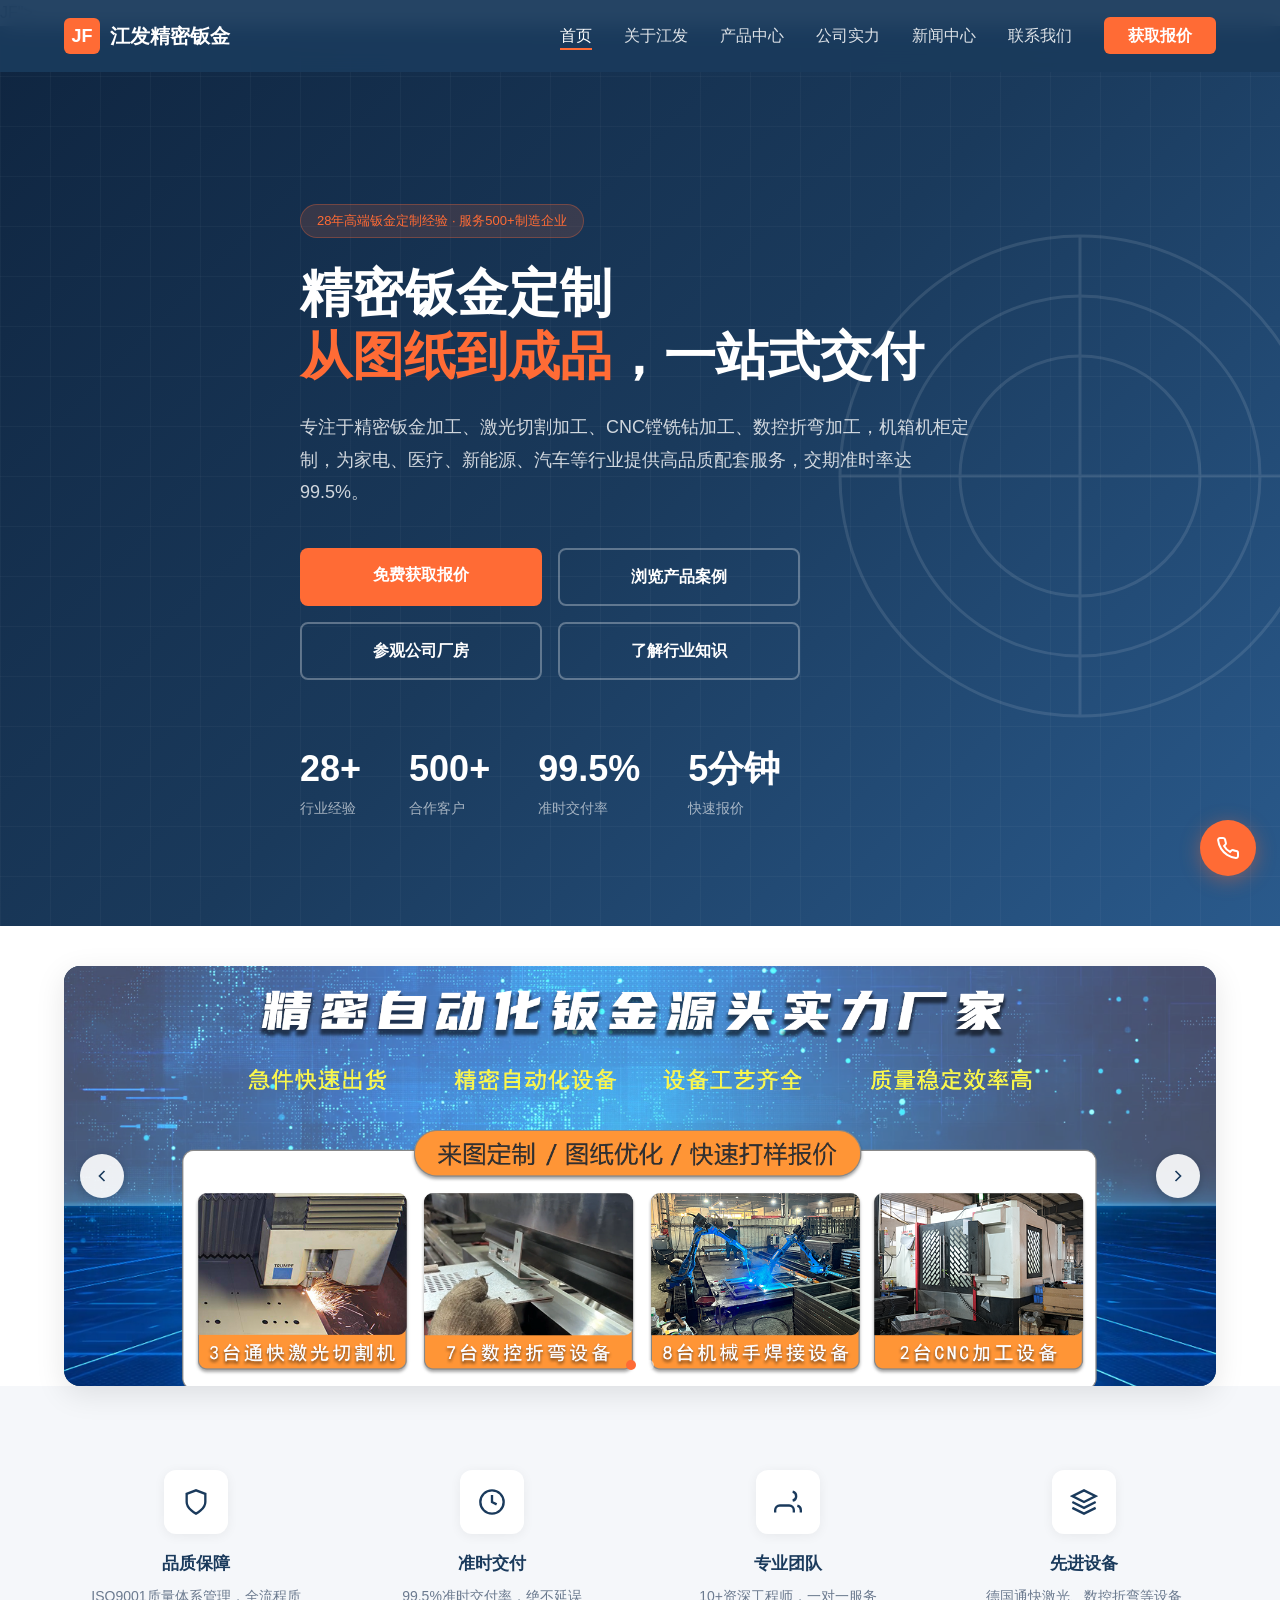
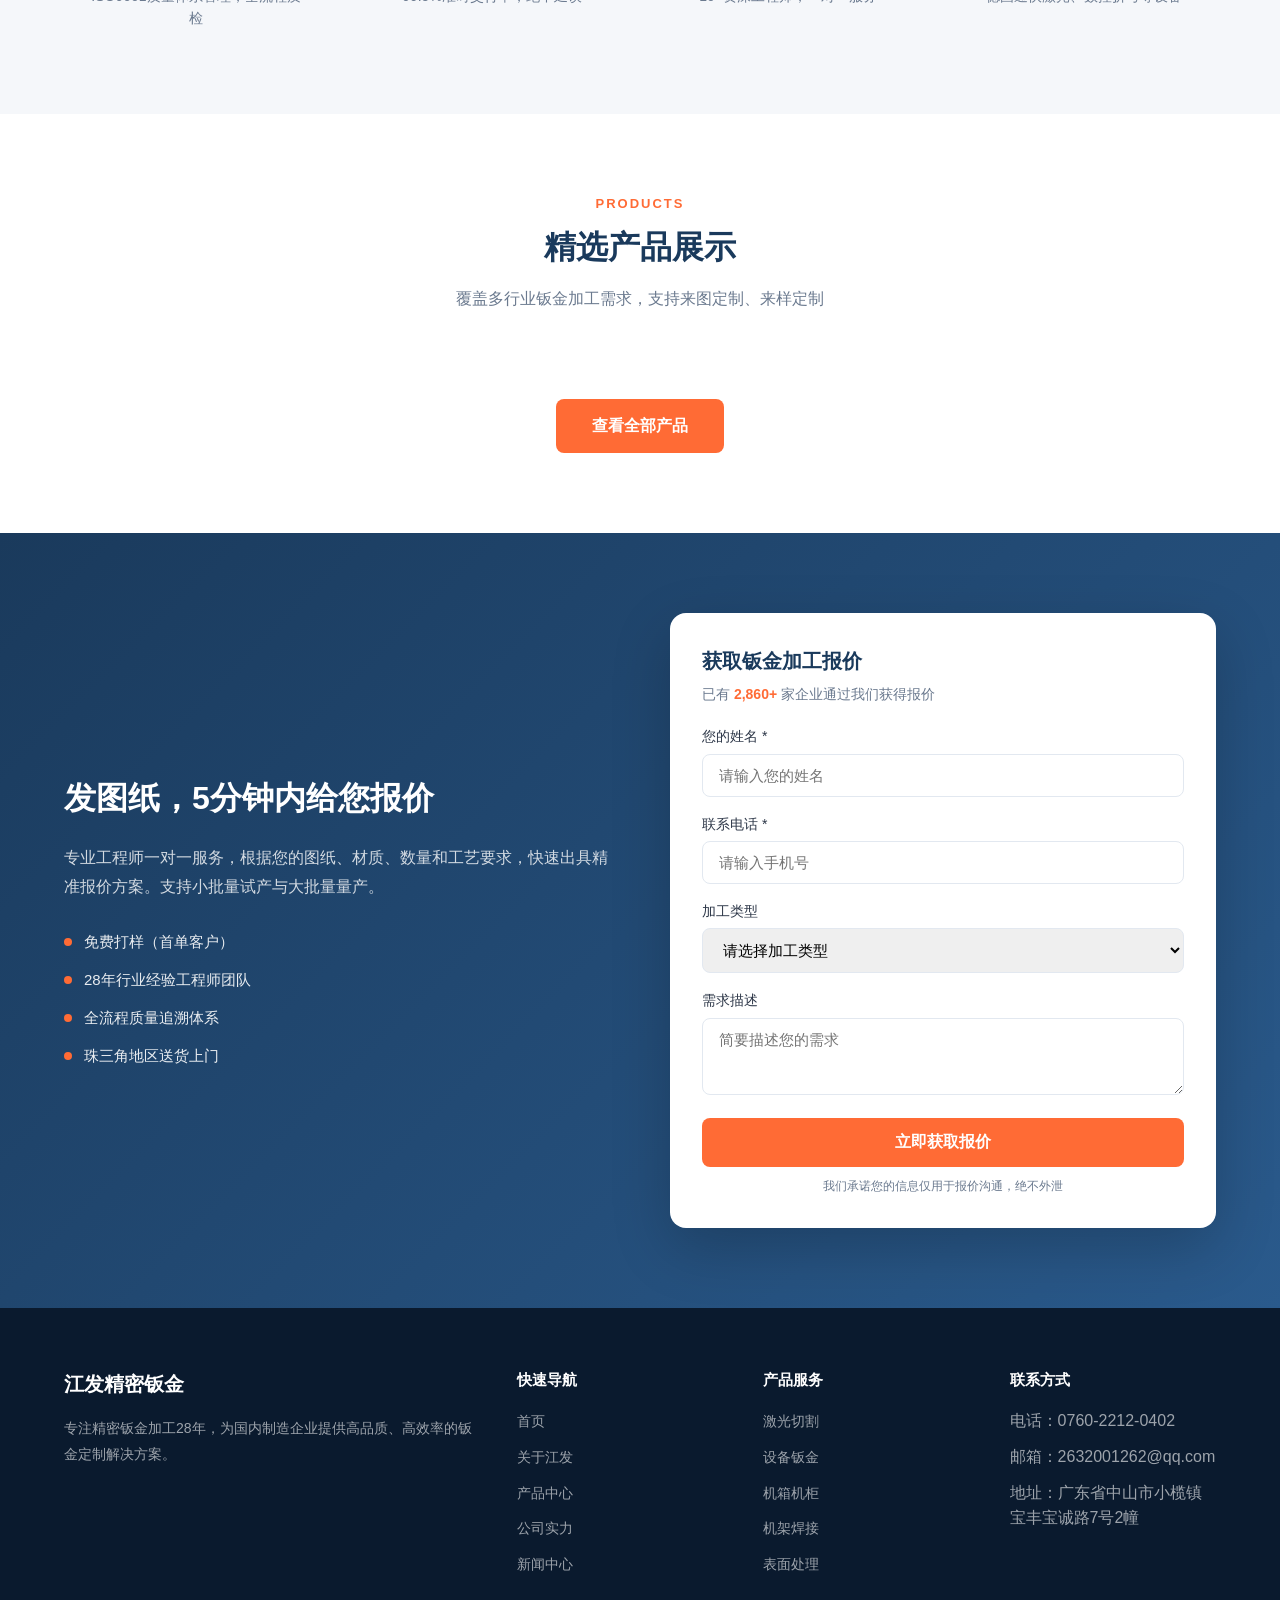
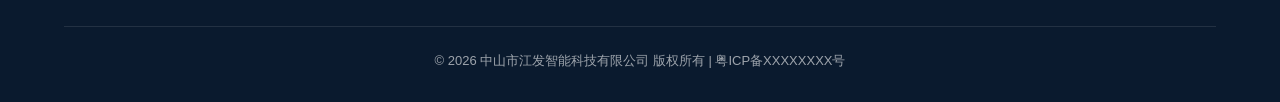
==== commit 95ab174d: "Add files via upload 更新项目内容" ====
--- a/index.html
+++ b/index.html
@@ -227,21 +227,26 @@
   document.addEventListener('DOMContentLoaded', function() {
     const container = document.getElementById('homeProductGrid');
     const list = PRODUCTS.slice(0, 9);
-    container.innerHTML = list.map((p, i) => `
+    container.innerHTML = list.map((p, i) => {
+      const imgHtml = p.img 
+        ? `<img src="images/${p.img}" alt="${p.name}" style="width: 100%; height: 100%; object-fit: cover; position: absolute; top: 0; left: 0;">`
+        : `<svg viewBox="0 0 24 24" fill="none" stroke="currentColor" stroke-width="1.5">
+             <rect x="3" y="3" width="18" height="18" rx="2"/>
+             <path d="M3 9h18M9 21V9"/>
+           </svg>`;
+      
+      return `
       <div class="product-card" onclick="location.href='product-detail.html?id=${i}'">
         <div class="product-img">
           ${p.tag ? '<span class="product-tag">' + p.tag + '</span>' : ''}
-          <svg viewBox="0 0 24 24" fill="none" stroke="currentColor" stroke-width="1.5">
-            <rect x="3" y="3" width="18" height="18" rx="2"/>
-            <path d="M3 9h18M9 21V9"/>
-          </svg>
+          ${imgHtml}
         </div>
         <div class="product-info">
           <h3>${p.name}</h3>
           <p>${p.desc}</p>
         </div>
       </div>
-    `).join('');
+    `}).join('');
   });
 </script>
 </body>
--- a/css/style.css
+++ b/css/style.css
@@ -21,7 +21,8 @@
 a { text-decoration: none; color: inherit; }
 ul { list-style: none; }
 img { max-width: 100%; display: block; }
-.container { max-width: 1200px; margin: 0 auto; padding: 0 24px; }
+.container { max-width: 1200px; margin: 0 auto; padding: 0 24px; }
+
 
 /* ===== 导航栏 ===== */
 .navbar {
@@ -76,6 +77,7 @@
   color: var(--white); cursor: pointer;
 }
 
+
 /* ===== 页面头部（子页面通用） ===== */
 .page-header {
   padding: 120px 0 60px;
@@ -93,7 +95,8 @@
   letter-spacing: 2px; text-transform: uppercase;
 }
 .section-header h2 { font-size: 32px; color: var(--primary); margin-top: 8px; }
-.section-header p { color: var(--gray); margin-top: 12px; max-width: 600px; margin-left: auto; margin-right: auto; }
+.section-header p { color: var(--gray); margin-top: 12px; max-width: 600px; margin-left: auto; margin-right: auto; }
+
 
 /* ===== Hero 首页 ===== */
 .hero {
@@ -146,7 +149,8 @@
 .hero-deco {
   position: absolute; right: -100px; top: 50%; transform: translateY(-50%);
   width: 600px; height: 600px; opacity: 0.1;
-}
+}
+
 
 /* ===== 优势条 ===== */
 .advantages { background: var(--light); padding: 60px 0; }
@@ -162,7 +166,8 @@
 }
 .adv-icon svg { width: 28px; height: 28px; color: var(--primary); }
 .adv-item h3 { font-size: 17px; color: var(--primary); margin-bottom: 8px; }
-.adv-item p { font-size: 14px; color: var(--gray); }
+.adv-item p { font-size: 14px; color: var(--gray); }
+
 
 /* ===== 产品卡片 ===== */
 .product-tabs {
@@ -203,7 +208,8 @@
 }
 .product-info { padding: 20px; }
 .product-info h3 { font-size: 16px; color: var(--primary); margin-bottom: 8px; }
-.product-info p { font-size: 13px; color: var(--gray); line-height: 1.6; }
+.product-info p { font-size: 13px; color: var(--gray); line-height: 1.6; }
+
 
 /* ===== 报价CTA ===== */
 .quote-cta {
@@ -237,7 +243,7 @@
   font-size: 16px; font-weight: 600; cursor: pointer; transition: background 0.3s;
 }
 .form-submit:hover { background: var(--accent-dark); }
-.form-note { text-align: center; font-size: 12px; color: var(--gray); margin-top: 10px; }
+.form-note { text-align: center; font-size: 12px; color: var(--gray); margin-top: 10px; }
 
 /* ===== 成功案例 ===== */.case-grid { display: grid; grid-template-columns: repeat(3, 1fr); gap: 24px; }
 .case-card {
@@ -255,7 +261,8 @@
 .case-info { position: relative; z-index: 2; padding: 24px; color: var(--white); width: 100%; }
 .case-info .industry { font-size: 12px; color: var(--accent); font-weight: 600; letter-spacing: 1px; }
 .case-info h3 { font-size: 18px; margin-top: 6px; }
-.case-info p { font-size: 13px; color: rgba(255,255,255,0.7); margin-top: 8px; }/* ===== 关于我们 ===== */
+.case-info p { font-size: 13px; color: rgba(255,255,255,0.7); margin-top: 8px; }
+/* ===== 关于我们 ===== */
 .about-content { max-width: 800px; margin: 0 auto; text-align: center; }
 .about-content p { color: var(--gray); line-height: 2; margin-bottom: 20px; font-size: 16px; }
 .about-features {
@@ -289,7 +296,8 @@
   border-radius: 50%; justify-self: center; margin-top: 6px;
 }
 .timeline-content h4 { font-size: 16px; color: var(--primary); margin-bottom: 4px; }
-.timeline-content p { font-size: 14px; color: var(--gray); }
+.timeline-content p { font-size: 14px; color: var(--gray); }
+
 
 /* ===== 新闻中心 ===== */
 .news-list { max-width: 800px; margin: 0 auto; }
@@ -310,7 +318,8 @@
 .news-item-info .category {
   display: inline-block; font-size: 12px; color: var(--accent);
   margin-top: 8px; font-weight: 600;
-}
+}
+
 
 /* ===== 联系我们 ===== */
 .contact-inner { display: grid; grid-template-columns: 1fr 1fr; gap: 60px; }
@@ -330,6 +339,7 @@
 }
 .contact-form-box h3 { font-size: 20px; color: var(--primary); margin-bottom: 20px; }
 
+
 /* ===== 页脚 ===== */
 .footer { background: #0a1a2e; padding: 60px 0 30px; color: rgba(255,255,255,0.6); }
 .footer-inner {
@@ -347,6 +357,7 @@
   padding-top: 24px; text-align: center; font-size: 13px;
 }
 
+
 /* ===== 浮动按钮 ===== */
 .float-btn { position: fixed; right: 24px; bottom: 24px; z-index: 999; }
 .float-phone {
@@ -356,7 +367,8 @@
   transition: transform 0.3s;
 }
 .float-phone:hover { transform: scale(1.1); }
-.float-phone svg { width: 24px; height: 24px; color: var(--white); }
+.float-phone svg { width: 24px; height: 24px; color: var(--white); }
+
 
 /* ===== Toast ===== */
 #toast {
@@ -364,7 +376,8 @@
   background: rgba(0,0,0,0.8); color: white;
   padding: 12px 24px; border-radius: 8px; z-index: 9999;
   display: none; font-size: 14px;
-}
+}
+
 
 /* ===== 响应式平板端 ===== */
 @media (max-width: 968px) {
@@ -411,7 +424,9 @@
   .section-header h2 { font-size: 26px; }
   .quote-form, .contact-form-box { padding: 24px; }
   .about-content p { font-size: 15px; }
-}
+}
+
+
 
 /* ===== 响应式手机端 ===== */
 @media (max-width: 640px) {
@@ -525,7 +540,8 @@
   
   /* Toast */
   #toast { top: 70px; font-size: 13px; padding: 10px 18px; }
-}
+}
+
 
 /* ===== 超小屏（<380px） ===== */
 @media (max-width: 380px) {
@@ -533,7 +549,8 @@
   .stat-num { font-size: 20px; }
   .section-header h2 { font-size: 20px; }
   .product-img { height: 160px; }
-}
+}
+
 
 /* ===== 设备轮播图 ===== */
 .equipment-slider {
@@ -614,6 +631,7 @@
 }
 .slider-dot.active { background: var(--accent); }
 
+
 /* ===== 图片占位符通用样式 ===== */
 .img-placeholder {
   background: linear-gradient(135deg, #e8eef5, #d5e0ed);
@@ -626,45 +644,24 @@
   font-size: 13px;
   gap: 8px;
   overflow: hidden;
-}
-
-/* ===== 页面Hero大图 ===== */
-.page-hero-img {
-  margin-top: 72px;
-  width: 100%;
-  overflow: hidden;
-}
-.page-hero-img .img-placeholder {
-  border-radius: 0;
-}
-@media (max-width: 640px) {
-  .page-hero-img .img-placeholder { height: 220px !important; }
-}
-.img-placeholder svg {
-  width: 48px;
-  height: 48px;
-  opacity: 0.4;
-}
-.img-placeholder .img-hint {
-  font-size: 12px;
-  color: #999;
-}
-
-/* ===== 关于页门面图布局 ===== */
-.about-layout {
-  display: grid;
-  grid-template-columns: 1fr 1fr;
-  gap: 60px;
-  align-items: center;
-}
-.about-img-box {
-  height: 360px;
-}
-.about-img-box .img-placeholder {
-  width: 100%;
-  height: 100%;
-}
-
+}
+
+
+/* ===== 关于页门面图布局 ===== */
+.about-layout {
+  display: grid;
+  grid-template-columns: 1fr 1fr;
+  gap: 60px;
+  align-items: center;
+}
+.about-img-box {
+  height: 360px;
+}
+.about-img-box .img-placeholder {
+  width: 100%;
+  height: 100%;
+}
+
 /* ===== 加工工艺板块 ===== */
 .process-grid {
   display: grid;
@@ -705,69 +702,72 @@
   line-height: 1.7;
 }
 
-/* ===== 公司实力数字 ===== */
-.strength-stats {
-  display: grid;
-  grid-template-columns: repeat(4, 1fr);
-  gap: 20px;
-  margin-top: 48px;
-}
-.strength-item {
-  text-align: center;
-  padding: 32px 20px;
-  border-radius: 16px;
-  color: white;
-  transition: transform 0.3s, box-shadow 0.3s;
-}
-.strength-item:hover {
-  transform: translateY(-4px);
-  box-shadow: 0 8px 25px rgba(0,0,0,0.15);
-}
-.strength-item:nth-child(1) {
-  background: linear-gradient(135deg, #1a3a5c, #2d6a9f);
-}
-.strength-item:nth-child(2) {
-  background: linear-gradient(135deg, #ff6b35, #ff8c5a);
-}
-.strength-item:nth-child(3) {
-  background: linear-gradient(135deg, #2d7a4f, #3da56e);
-}
-.strength-item:nth-child(4) {
-  background: linear-gradient(135deg, #6b4fa5, #8c6fc5);
-}
-.strength-num {
-  font-size: 38px;
-  font-weight: 800;
-  line-height: 1;
-  margin-bottom: 10px;
-  text-shadow: 0 2px 4px rgba(0,0,0,0.15);
-}
-.strength-label {
-  font-size: 15px;
-  opacity: 0.9;
-}
-
-/* ===== 响应式补充 ===== */
-@media (max-width: 968px) {
-  .slider-slide { height: 300px; }
-  .about-layout { grid-template-columns: 1fr; gap: 32px; }
-  .about-img-box { height: 280px; }
-  .process-grid { grid-template-columns: repeat(2, 1fr); gap: 16px; }
-  .process-img { height: 160px; }
-  .strength-stats { grid-template-columns: repeat(2, 1fr); gap: 16px; }
-  .strength-num { font-size: 32px; }
-}
-@media (max-width: 640px) {
-  .slider-slide { height: 220px; }
-  .slider-btn { width: 36px; height: 36px; }
-  .about-img-box { height: 220px; }
-  .process-grid { grid-template-columns: 1fr; }
-  .process-img { height: 180px; }
-  .strength-stats { grid-template-columns: repeat(2, 1fr); gap: 12px; }
-  .strength-item { padding: 24px 12px; }
-  .strength-num { font-size: 26px; }
-  .strength-label { font-size: 13px; }
-}
+
+/* ===== 公司实力数字 ===== */
+.strength-stats {
+  display: grid;
+  grid-template-columns: repeat(4, 1fr);
+  gap: 20px;
+  margin-top: 48px;
+}
+.strength-item {
+  text-align: center;
+  padding: 32px 20px;
+  border-radius: 16px;
+  color: white;
+  transition: transform 0.3s, box-shadow 0.3s;
+}
+.strength-item:hover {
+  transform: translateY(-4px);
+  box-shadow: 0 8px 25px rgba(0,0,0,0.15);
+}
+.strength-item:nth-child(1) {
+  background: linear-gradient(135deg, #1a3a5c, #2d6a9f);
+}
+.strength-item:nth-child(2) {
+  background: linear-gradient(135deg, #ff6b35, #ff8c5a);
+}
+.strength-item:nth-child(3) {
+  background: linear-gradient(135deg, #2d7a4f, #3da56e);
+}
+.strength-item:nth-child(4) {
+  background: linear-gradient(135deg, #6b4fa5, #8c6fc5);
+}
+.strength-num {
+  font-size: 38px;
+  font-weight: 800;
+  line-height: 1;
+  margin-bottom: 10px;
+  text-shadow: 0 2px 4px rgba(0,0,0,0.15);
+}
+.strength-label {
+  font-size: 15px;
+  opacity: 0.9;
+}
+
+/* ===== 响应式补充 ===== */
+@media (max-width: 968px) {
+  .slider-slide { height: 300px; }
+  .about-layout { grid-template-columns: 1fr; gap: 32px; }
+  .about-img-box { height: 280px; }
+  .process-grid { grid-template-columns: repeat(2, 1fr); gap: 16px; }
+  .process-img { height: 160px; }
+  .strength-stats { grid-template-columns: repeat(2, 1fr); gap: 16px; }
+  .strength-num { font-size: 32px; }
+}
+
+@media (max-width: 640px) {
+  .slider-slide { height: 220px; }
+  .slider-btn { width: 36px; height: 36px; }
+  .about-img-box { height: 220px; }
+  .process-grid { grid-template-columns: 1fr; }
+  .process-img { height: 180px; }
+  .strength-stats { grid-template-columns: repeat(2, 1fr); gap: 12px; }
+  .strength-item { padding: 24px 12px; }
+  .strength-num { font-size: 26px; }
+  .strength-label { font-size: 13px; }
+}
+
 .hero-buttons {
   display: grid;
   grid-template-columns: 1fr 1fr;
@@ -779,13 +779,67 @@
   text-align: center;
   box-sizing: border-box;
 }
+
 @media (max-width: 480px) {
   .hero-buttons {
     grid-template-columns: 1fr;
   }
-}.page-hero-img {
-  margin-top: -0px; / 负值上移，正好盖住导航栏的高度 /
-  margin-bottom: 0;
+}
+
+
+
+
+
+/* ========================================= */
+/* ===== 关于页门面图 ===== */
+/* ========================================= */
+.about-img-box {
+  width: 100% !important;
+  height: 380px !important; /* 桌面端固定高度 */
+  border-radius: 12px;
+  overflow: hidden;
+  box-shadow: 0 8px 30px rgba(0,0,0,0.08);
+}
+
+@media (max-width: 968px) {
+  .about-img-box { height: 280px !important; }
+}
+
+/* ========================================= */
+/* ===== 公司实力大图：完美贴合、不留白 ===== */
+/* ========================================= */
+
+/* 1. 占位块：顶开导航栏，颜色与大图背景一致，视觉无缝 */
+.page-top-spacer {
+  height: 72px; /* 电脑端导航栏高度 */
+  background-color: #0f2540;
+}
+
+/* 2. 大图容器：紧贴占位块，清除所有隐藏边距 */
+.cases-hero {
+  width: 100%;
+  margin: 0;
   padding: 0;
   line-height: 0;
-}+  font-size: 0;
+  overflow: hidden;
+  background-color: #0f2540;
+}
+
+.cases-hero img {
+  width: 100%;
+  height: auto;
+  max-height: 600px;
+  object-fit: cover;
+  display: block;
+}
+
+/* 3. 手机端适配 */
+@media (max-width: 640px) {
+  .page-top-spacer {
+    height: 60px; /* 手机端导航栏高度 */
+  }
+  .cases-hero img {
+    max-height: 240px;
+  }
+}
